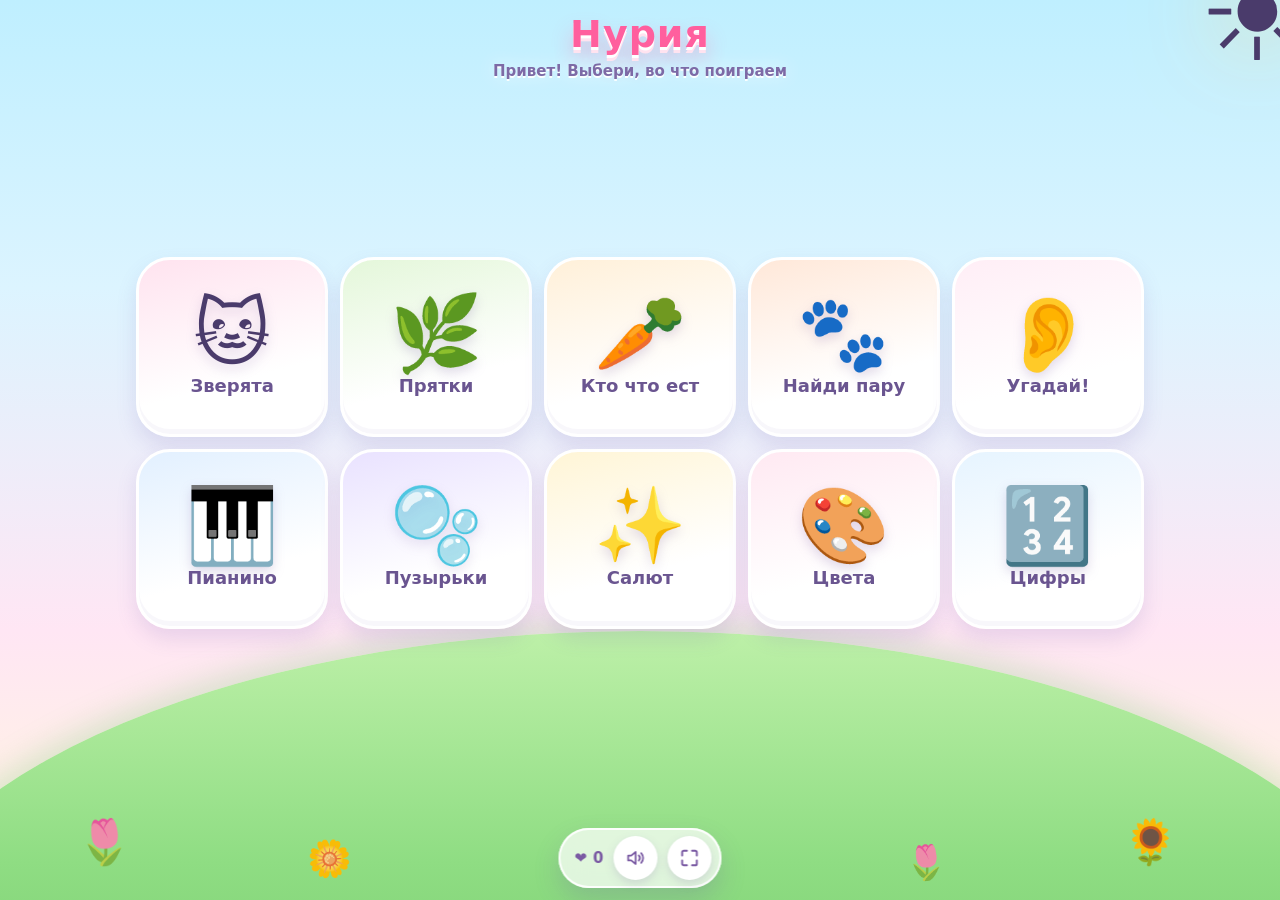
==== index.html @ 1636bd8e "Nuriya games page" ====
<!doctype html>
<html lang="ru">
<head>
<meta charset="utf-8">
<meta name="viewport" content="width=device-width, initial-scale=1, maximum-scale=1, user-scalable=no, viewport-fit=cover">
<meta name="theme-color" content="#ffd9ec">
<meta name="apple-mobile-web-app-capable" content="yes">
<meta name="apple-mobile-web-app-status-bar-style" content="default">
<title>Нурия — игры и звуки</title>
<style>
  :root{ --ink:#4a3b6b; }
  *{box-sizing:border-box}
  html,body{height:100%}
  body{
    margin:0;
    min-height:100dvh;
    display:flex;
    flex-direction:column;
    overflow-x:hidden;
    font-family: ui-rounded, "SF Pro Rounded", "Nunito", "Segoe UI", system-ui, -apple-system, sans-serif;
    color:var(--ink);
    background: linear-gradient(180deg,#bfefff 0%, #dcf4ff 32%, #ffe6f4 70%, #fff7dd 100%);
    -webkit-tap-highlight-color: transparent;
    touch-action: manipulation;
    user-select: none;
    -webkit-user-select: none;
  }

  /* ================= фоновая сцена ================= */
  .scene{position:fixed; inset:0; z-index:0; pointer-events:none; overflow:hidden}
  .sun{
    position:absolute; top:-52px; right:-36px;
    font-size: clamp(88px, 13vw, 132px); line-height:1;
    filter: drop-shadow(0 0 44px rgba(255,214,120,.9));
    animation: sunPulse 6s ease-in-out infinite;
  }
  .cloud{position:absolute; font-size:70px; opacity:.9; animation: drift linear infinite}
  .cloud.c1{top:64px;  left:-20%; animation-duration:52s; animation-delay:-6s}
  .cloud.c2{top:160px; left:-30%; font-size:52px; animation-duration:68s; animation-delay:-30s; opacity:.75}
  .cloud.c3{top:26px;  left:-40%; font-size:44px; animation-duration:84s; animation-delay:-52s; opacity:.6}
  @keyframes drift{ from{transform:translateX(0)} to{transform:translateX(160vw)} }
  @keyframes sunPulse{
    0%,100%{transform:scale(1) rotate(0deg)}
    50%{transform:scale(1.05) rotate(6deg)}
  }
  .hill{
    position:absolute; left:-10vw; bottom:-9vw; width:120vw; height:30vw;
    background:linear-gradient(180deg,#bdf0a8,#8fdd83 60%,#7ccf72);
    border-radius:50% 50% 0 0 / 92% 92% 0 0;
    box-shadow: 0 -10px 30px rgba(120,200,120,.28);
  }
  .tulip{position:absolute; bottom:2.5vw; font-size:clamp(26px,5vw,44px); opacity:.95}
  .tulip.t1{left:6vw}
  .tulip.t2{left:24vw; bottom:1.6vw; font-size:clamp(20px,4vw,36px)}
  .tulip.t3{right:8vw}
  .tulip.t4{right:26vw; bottom:1.4vw; font-size:clamp(20px,4vw,34px)}

  /* ================= шапка ================= */
  header{position:relative; z-index:3; text-align:center; padding:12px 62px 0; flex:0 0 auto}
  h1{
    margin:0;
    font-size: clamp(24px, 6.2vw, 38px);
    letter-spacing:.4px;
    color:#5b3f8f;
    text-shadow: 0 3px 0 #fff, 0 8px 18px rgba(91,63,143,.22);
    transition: opacity .18s ease;
  }
  .sub{
    margin:6px 0 0;
    font-size: clamp(12px, 3.2vw, 15px);
    font-weight:700;
    color:#7d6aa6;
    text-shadow: 0 2px 0 rgba(255,255,255,.9), 0 0 18px rgba(255,255,255,.8);
    min-height:1.3em;
  }
  .roundbtn{
    position:absolute; left:8px; top:8px;
    width:46px; height:46px; border-radius:50%;
    border:none; background:rgba(255,255,255,.88);
    color:#7a5aa3; display:grid; place-items:center;
    box-shadow: 0 6px 14px rgba(120,90,160,.2), inset 0 0 0 2px rgba(255,255,255,.9);
    cursor:pointer; transition: transform .1s ease;
    -webkit-appearance:none;
  }
  .roundbtn:active{ transform: scale(.9) }
  .roundbtn[hidden]{ display:none }

  /* ================= экраны ================= */
  #screens{ position:relative; z-index:2; flex:1 1 auto; display:flex; width:100% }
  .screen{
    display:none;
    flex:1 1 auto;
    flex-direction:column;
    justify-content:center;
    width:100%;
    max-width:1040px;
    margin:0 auto;
    padding: 8px 16px 104px;
    animation: fadeIn .22s ease;
  }
  .screen.active{ display:flex }
  @keyframes fadeIn{ from{opacity:0; transform:translateY(6px)} to{opacity:1; transform:none} }

  /* ================= главный экран: плитки ================= */
  .tiles{
    display:grid;
    grid-template-columns: repeat(2, minmax(0,1fr));
    gap: clamp(8px, 1.3vh, 16px);
    width:100%; max-width:720px; margin:0 auto;
  }
  @media (min-width: 700px){
    .tiles{ grid-template-columns: repeat(5, minmax(0,1fr)); max-width:1020px }
  }
  .tile{
    position:relative;
    display:flex; flex-direction:column; align-items:center; justify-content:center;
    gap:2px;
    padding:10px 6px 10px;
    min-height: clamp(86px, 11.5vh, 148px);
    border:3px solid #fff;
    border-radius:30px;
    background: linear-gradient(165deg, var(--tint,#fff) 0%, #ffffff 66%);
    box-shadow: 0 10px 20px rgba(120,100,180,.16), inset 0 -5px 0 rgba(120,100,180,.05);
    font:inherit; color:inherit; cursor:pointer;
    transition: transform .12s ease;
    -webkit-appearance:none;
  }
  .tile:active{ transform: scale(.955) }
  .tile:focus-visible{ outline:4px solid #ffaed0; outline-offset:3px }
  .tile .em{ font-size: clamp(32px, 8vw, 60px); line-height:1; animation: bob 3.8s ease-in-out infinite; filter: drop-shadow(0 5px 6px rgba(120,90,160,.22)) }
  .tile:nth-child(2n) .em{ animation-delay:-1.3s }
  .tile:nth-child(3n) .em{ animation-delay:-2.4s }
  .tile .lbl{ margin-top:3px; font-weight:900; font-size: clamp(11px, 2.9vw, 14px); color:#6a5590; text-align:center; line-height:1.15 }

  @media (min-width: 700px){
    .tile{ min-height: clamp(132px, 20vh, 240px); border-radius:34px; padding:16px 8px }
    .tile .em{ font-size: clamp(50px, 5.8vw, 96px) }
    .tile .lbl{ font-size: clamp(13px, 1.6vw, 18px) }
  }

  /* ================= зверята ================= */
  .animal-grid{
    display:grid;
    grid-template-columns: repeat(3, minmax(0,1fr));
    gap: clamp(10px, 1.5vh, 16px);
    width:100%;
  }
  @media (min-width: 620px){ .animal-grid{ grid-template-columns: repeat(4, minmax(0,1fr)) } }
  .card{
    position:relative;
    display:flex; flex-direction:column; align-items:center; justify-content:center;
    gap:2px;
    padding:12px 6px 10px;
    min-height: clamp(96px, 12.5vh, 158px);
    border:3px solid #fff;
    border-radius:26px;
    background: linear-gradient(165deg, var(--tint,#fff) 0%, #fff 62%);
    box-shadow: 0 9px 18px rgba(120,100,180,.16), inset 0 -5px 0 rgba(120,100,180,.05);
    font: inherit; color: inherit; cursor:pointer;
    transition: transform .12s ease, box-shadow .25s ease;
    -webkit-appearance:none;
  }
  .card:active{ transform: scale(.955) }
  .card:focus-visible{ outline:4px solid #ffaed0; outline-offset:3px }
  .card .face{
    font-size: clamp(42px, 10.5vw, 76px);
    line-height:1;
    filter: drop-shadow(0 5px 6px rgba(120,90,160,.22));
    animation: bob 3.8s ease-in-out infinite;
    display:block;
  }
  .card .name{ font-size: clamp(11px, 2.9vw, 14px); font-weight:900; color:#6d5896 }
  .card:nth-child(3n) .face{ animation-delay:-1.1s }
  .card:nth-child(3n+1) .face{ animation-delay:-2.3s }
  .card:nth-child(4n) .face{ animation-delay:-1.7s }
  @keyframes bob{
    0%,100%{ transform: translateY(0) rotate(-2deg) }
    50%    { transform: translateY(-5px) rotate(2deg) }
  }

  .card.pop{ animation: cardPop .58s cubic-bezier(.34,1.56,.64,1) }
  .card.pop .face{ animation: faceWiggle .58s ease-in-out }
  @keyframes cardPop{
    0%  { transform: scale(1) }
    32% { transform: scale(1.1) rotate(-2deg) }
    62% { transform: scale(.97) rotate(1.5deg) }
    100%{ transform: scale(1) }
  }
  @keyframes faceWiggle{
    0%  { transform: scale(1) rotate(0deg) }
    25% { transform: scale(1.28) rotate(-10deg) }
    50% { transform: scale(1.16) rotate(9deg) }
    75% { transform: scale(1.06) rotate(-4deg) }
    100%{ transform: scale(1) rotate(0deg) }
  }

  .bubble-say{
    position:absolute; top:4px; left:50%;
    transform: translateX(-50%) scale(.6);
    opacity:0;
    padding:4px 10px;
    background:#fff; color:#8a4fa8;
    font-weight:900; font-size: clamp(12px, 3.2vw, 15px);
    border-radius:14px;
    box-shadow: 0 5px 12px rgba(120,90,160,.22);
    white-space:nowrap; pointer-events:none;
  }
  .card.pop .bubble-say{ animation: bubblePop 1s ease-out forwards }
  @keyframes bubblePop{
    0%  { opacity:0; transform: translateX(-50%) scale(.5) translateY(8px) }
    18% { opacity:1; transform: translateX(-50%) scale(1.1) translateY(-4px) }
    72% { opacity:1; transform: translateX(-50%) scale(1) translateY(-6px) }
    100%{ opacity:0; transform: translateX(-50%) scale(.9) translateY(-16px) }
  }

  /* ================= угадай по голосу ================= */
  .guess-wrap{ width:100%; max-width:760px; margin:0 auto }
  .listen{
    display:flex; align-items:center; gap:9px;
    margin:0 auto 16px; padding:11px 20px;
    border:none; border-radius:999px;
    background:#fff; color:#7a5aa3;
    font: inherit; font-weight:900; font-size: clamp(14px,3.6vw,17px);
    box-shadow: 0 8px 18px rgba(120,90,160,.2);
    cursor:pointer; transition: transform .1s ease;
    -webkit-appearance:none;
  }
  .listen:active{ transform: scale(.96) }
  .listen svg{ width:22px; height:22px }
  .options{
    display:grid;
    grid-template-columns: repeat(3, minmax(0,1fr));
    gap: clamp(10px,1.6vh,16px);
  }
  .opt{
    position:relative;
    display:flex; flex-direction:column; align-items:center; justify-content:center; gap:2px;
    padding:12px 6px;
    min-height: clamp(120px, 18vh, 200px);
    border:3px solid #fff; border-radius:28px;
    background: linear-gradient(165deg, var(--tint,#fff) 0%, #fff 64%);
    box-shadow: 0 10px 20px rgba(120,100,180,.16);
    font:inherit; color:inherit; cursor:pointer;
    transition: transform .12s ease, opacity .3s ease, box-shadow .3s ease;
    -webkit-appearance:none;
  }
  .opt:active{ transform: scale(.96) }
  .opt .oe{ font-size: clamp(46px, 11.5vw, 82px); line-height:1; filter: drop-shadow(0 5px 6px rgba(120,90,160,.2)) }
  .opt .on{ font-size: clamp(11px,2.9vw,14px); font-weight:900; color:#6d5896 }
  .opt.correct{ animation: happy .7s ease; box-shadow: 0 0 0 5px #ffd166, 0 14px 26px rgba(255,190,80,.4) }
  .opt.wrong{ animation: shake .45s ease }
  .opt.off{ opacity:.3; transform: scale(.94) }
  @keyframes happy{
    0%,100%{ transform: scale(1) }
    30%{ transform: scale(1.09) rotate(-3deg) }
    60%{ transform: scale(1.03) rotate(2deg) }
  }
  @keyframes shake{
    0%,100%{ transform: translateX(0) }
    25%{ transform: translateX(-7px) rotate(-2deg) }
    75%{ transform: translateX(7px) rotate(2deg) }
  }

  /* ================= пианино ================= */
  .piano{
    display:grid;
    grid-template-columns: repeat(4, minmax(0,1fr));
    gap: clamp(8px,1.2vh,14px);
    width:100%; max-width:820px; margin:0 auto;
  }
  @media (min-width: 760px){ .piano{ grid-template-columns: repeat(8, minmax(0,1fr)); max-width:none } }
  .key{
    position:relative;
    display:flex; flex-direction:column; align-items:center; justify-content:flex-end;
    gap:6px; padding:10px 4px 14px;
    min-height: clamp(88px, 15vh, 172px);
    border:3px solid #fff; border-radius:24px;
    background: linear-gradient(180deg, #fff 0%, var(--k,#ffd9e8) 100%);
    box-shadow: 0 9px 0 rgba(150,130,200,.22), 0 14px 20px rgba(120,100,180,.16);
    font:inherit; color:inherit; cursor:pointer;
    transition: transform .07s ease, box-shadow .07s ease;
    -webkit-appearance:none;
  }
  .key .ke{ font-size: clamp(28px, 7vw, 46px); line-height:1; filter: drop-shadow(0 3px 4px rgba(120,90,160,.2)) }
  .key .dot{ width:12px; height:12px; border-radius:50%; background:#fff; box-shadow: inset 0 2px 4px rgba(120,100,180,.28) }
  .key:active, .key.hit{
    transform: translateY(6px) scale(.985);
    box-shadow: 0 3px 0 rgba(150,130,200,.22), 0 6px 12px rgba(120,100,180,.14);
  }

  /* ================= прятки ================= */
  .hide-grid{
    display:grid;
    grid-template-columns: repeat(3, minmax(0,1fr));
    gap: clamp(10px,1.5vh,16px);
    width:100%; max-width:760px; margin:0 auto;
  }
  @media (min-width: 700px){ .hide-grid{ grid-template-columns: repeat(3, minmax(0,1fr)) } }
  .bush{
    position:relative; overflow:hidden;
    min-height: clamp(92px, 14vh, 160px);
    border:3px solid #fff; border-radius:26px;
    background: linear-gradient(165deg,#f2ffe9,#fff 68%);
    box-shadow: 0 9px 18px rgba(120,100,180,.16);
    font:inherit; color:inherit; cursor:pointer;
    display:grid; place-items:center;
    -webkit-appearance:none;
  }
  .bush .who{ font-size: clamp(38px, 9.5vw, 62px); line-height:1; transform: scale(.7); opacity:.25; transition: transform .3s ease, opacity .3s ease }
  .bush.open .who{ transform: scale(1); opacity:1; animation: peek .6s cubic-bezier(.34,1.56,.64,1) }
  @keyframes peek{
    0%{ transform: scale(.15) rotate(-14deg) }
    60%{ transform: scale(1.15) rotate(6deg) }
    100%{ transform: scale(1) rotate(0) }
  }
  .bush .cover{
    position:absolute; inset:-2px;
    display:grid; place-items:center;
    font-size: clamp(34px, 8.5vw, 54px);
    background: linear-gradient(165deg,#cdf3b6,#a3e488);
    box-shadow: inset 0 -6px 0 rgba(90,160,80,.18);
    transition: transform .45s cubic-bezier(.34,1.56,.64,1), opacity .35s ease;
  }
  .bush.open .cover{ transform: translateY(-112%) rotate(-6deg); opacity:0 }

  /* ================= пузырьки ================= */
  .bubble-area{
    position:relative;
    width:100%; max-width:860px; margin:0 auto;
    height: min(64vh, 600px);
    border-radius:34px;
    overflow:hidden;
    background: radial-gradient(120% 80% at 50% 110%, rgba(255,255,255,.5), rgba(150,200,255,.12) 60%, rgba(255,255,255,0) 100%);
    box-shadow: inset 0 0 0 3px rgba(255,255,255,.55);
  }
  .bubble{
    position:absolute;
    border-radius:50%;
    display:grid; place-items:center;
    background: radial-gradient(circle at 32% 26%, rgba(255,255,255,.98), rgba(255,255,255,.42) 42%, rgba(170,225,255,.6) 100%);
    box-shadow: inset 0 0 18px rgba(255,255,255,.95), 0 8px 20px rgba(110,150,220,.22);
    border:2px solid rgba(255,255,255,.9);
    cursor:pointer;
    will-change: transform;
    -webkit-appearance:none;
  }
  .bubble:active{ filter: brightness(1.08) }

  /* ================= салют ================= */
  .fw-area{
    position:relative;
    width:100%; max-width:900px; margin:0 auto;
    height: min(60vh, 540px);
    border-radius:34px;
    overflow:hidden;
    cursor:pointer;
    background: linear-gradient(180deg, rgba(180,215,255,.35), rgba(255,220,240,.35) 60%, rgba(255,247,221,.5));
    box-shadow: inset 0 0 0 3px rgba(255,255,255,.7);
    display:grid; align-content:start; justify-items:center;
    padding-top:14px;
  }
  .fw-area .hint{
    font-size: clamp(12px,3.1vw,15px);
    font-weight:900; color:#8a76b5;
    background: rgba(255,255,255,.7);
    padding:7px 14px; border-radius:999px;
    transition: opacity .4s ease;
    pointer-events:none;
  }
  .spark{
    position:fixed; border-radius:50%;
    pointer-events:none; z-index:65;
    animation-name: sparkFly;
    animation-timing-function: cubic-bezier(.12,.6,.35,1);
    animation-fill-mode: forwards;
  }
  @keyframes sparkFly{
    0%  { transform: translate(-50%,-50%) scale(1); opacity:1 }
    70% { opacity:.9 }
    100%{ transform: translate(calc(-50% + var(--tx)), calc(-50% + var(--ty) + 46px)) scale(.2); opacity:0 }
  }

  /* ================= частицы ================= */
  .bit{ position:fixed; left:0; top:0; z-index:60; pointer-events:none; line-height:1; will-change:transform,opacity }
  @keyframes bitUp{
    0%  { opacity:0; transform: translate(-50%,-50%) scale(.35) rotate(0deg) }
    18% { opacity:1 }
    100%{ opacity:0; transform: translate(calc(-50% + var(--dx,0px)), calc(-50% - 130px)) scale(1.3) rotate(var(--rot,14deg)) }
  }

  /* ================= нижняя панель ================= */
  .bar{
    position:fixed; z-index:6;
    left:50%; transform:translateX(-50%);
    bottom: max(12px, env(safe-area-inset-bottom));
    display:flex; align-items:center; gap:10px;
    padding:8px 10px 8px 16px;
    border-radius:999px;
    background: rgba(255,255,255,.72);
    backdrop-filter: blur(14px);
    -webkit-backdrop-filter: blur(14px);
    box-shadow: 0 12px 26px rgba(110,90,170,.22), inset 0 0 0 2px rgba(255,255,255,.9);
  }
  .count{ display:flex; align-items:center; gap:6px; font-weight:900; font-size:15px; color:#7a5aa3 }
  .iconbtn{
    width:44px; height:44px; border:none; border-radius:50%;
    background:#fff; color:#7a5aa3;
    display:grid; place-items:center;
    cursor:pointer;
    box-shadow: 0 4px 10px rgba(120,90,160,.18);
    transition: transform .1s ease;
    -webkit-appearance:none;
  }
  .iconbtn:active{ transform: scale(.88) }
  .iconbtn:focus-visible{ outline:4px solid #ffaed0; outline-offset:2px }
  .iconbtn svg{ width:22px; height:22px; display:block }
  .iconbtn .ic-off{ display:none }
  .iconbtn.off .ic-on{ display:none }
  .iconbtn.off .ic-off{ display:block }
  .iconbtn.off{ color:#b3a7c9 }


  /* ================= имя на главной ================= */
  .name-glow{
    color:#ff5f9e;
    text-shadow: 0 3px 0 #fff, 0 6px 0 #ffe3f0, 0 12px 20px rgba(255,110,170,.45);
    letter-spacing:1px;
  }

  /* ================= кто что ест ================= */
  .eat-wrap{ width:100%; max-width:860px; margin:0 auto; display:flex; flex-direction:column; align-items:center; gap: clamp(10px,1.8vh,20px) }
  .eat-animal{
    position:relative;
    display:flex; flex-direction:column; align-items:center; gap:2px;
    padding: 12px 36px 10px;
    background: rgba(255,255,255,.85);
    border:3px solid #fff; border-radius:32px;
    box-shadow: 0 12px 24px rgba(120,100,180,.18);
  }
  .eat-face{ font-size: clamp(58px, 15vw, 112px); line-height:1; animation: bob 3.4s ease-in-out infinite; filter: drop-shadow(0 6px 8px rgba(120,90,160,.22)) }
  .eat-name{ font-size: clamp(12px,3.3vw,16px); font-weight:900; color:#6d5896 }
  .eat-bubble{
    position:absolute; top:-4px; left:50%;
    transform: translateX(-50%) scale(.5);
    background:#fff; color:#8a4fa8; font-weight:900; font-size:15px;
    padding:4px 12px; border-radius:14px;
    box-shadow:0 5px 12px rgba(120,90,160,.22);
    opacity:0; pointer-events:none; white-space:nowrap;
  }
  .eat-animal.yum .eat-bubble{ animation: bubblePop 1.1s ease-out forwards }
  .eat-options{
    display:grid; grid-template-columns: repeat(3, minmax(0,1fr));
    gap: clamp(10px,1.6vh,18px); width:100%;
  }
  .eat-opt{
    display:flex; flex-direction:column; align-items:center; justify-content:center; gap:2px;
    padding:12px 6px; min-height: clamp(92px,14vh,168px);
    border:3px solid #fff; border-radius:26px;
    background: linear-gradient(165deg,#fff8e6,#fff 72%);
    box-shadow: 0 9px 18px rgba(120,100,180,.16);
    font:inherit; color:inherit; cursor:pointer;
    transition: transform .12s ease, opacity .3s ease;
    -webkit-appearance:none;
  }
  .eat-opt:active{ transform: scale(.96) }
  .eat-opt .ef{ font-size: clamp(38px, 9.5vw, 76px); line-height:1; filter: drop-shadow(0 4px 6px rgba(120,90,160,.18)) }
  .eat-opt .en{ font-size: clamp(10px,2.8vw,13px); font-weight:900; color:#6d5896 }
  .eat-opt.good{ animation: happy .7s ease; box-shadow: 0 0 0 5px #ffd166, 0 14px 26px rgba(255,190,80,.4) }
  .eat-opt.bad{ animation: shake .45s ease }

  /* ================= найди пару ================= */
  .mem-grid{
    display:grid; grid-template-columns: repeat(3, minmax(0,1fr));
    gap: clamp(10px,1.6vh,18px); width:100%; max-width:720px; margin:0 auto;
  }
  .mem-card{
    position:relative; display:grid; place-items:center;
    min-height: clamp(96px,15vh,170px);
    border:3px solid #fff; border-radius:26px;
    background: linear-gradient(165deg,#eef4ff,#fff 72%);
    box-shadow: 0 9px 18px rgba(120,100,180,.16);
    font:inherit; color:inherit; cursor:pointer;
    transition: transform .12s ease, box-shadow .3s ease, background .3s ease;
    -webkit-appearance:none;
  }
  .mem-card:active{ transform: scale(.96) }
  .mem-card > span{ grid-area:1/1; line-height:1; transition: opacity .22s ease, transform .32s cubic-bezier(.34,1.56,.64,1) }
  .mem-card .mem-back{ font-size: clamp(32px, 8.5vw, 56px); color:#b3a5d6; opacity:.8 }
  .mem-card .mem-face{ font-size: clamp(44px, 11vw, 82px); opacity:0; transform: scale(.35) rotate(-14deg) }
  .mem-card.open{ background:#fff }
  .mem-card.open .mem-back{ opacity:0; transform: scale(.35) }
  .mem-card.open .mem-face{ opacity:1; transform: scale(1) rotate(0deg) }
  .mem-card.matched{ box-shadow: 0 0 0 5px #ffd166, 0 14px 26px rgba(255,190,80,.35); background: linear-gradient(165deg,#fffbe8,#fff 72%) }

  /* ================= цвета ================= */
  .color-grid{
    display:grid; grid-template-columns: repeat(4, minmax(0,1fr));
    gap: clamp(10px,1.6vh,18px); width:100%; max-width:780px; margin:0 auto;
  }
  .color-card{
    display:flex; flex-direction:column; align-items:center; gap:6px;
    padding:12px 4px; border:3px solid #fff; border-radius:26px;
    background: rgba(255,255,255,.85);
    box-shadow: 0 9px 18px rgba(120,100,180,.16);
    font:inherit; color:inherit; cursor:pointer;
    transition: transform .12s ease;
    -webkit-appearance:none;
  }
  .color-card:active{ transform: scale(.93) }
  .color-dot{
    width: clamp(44px, 11vw, 80px); height: clamp(44px, 11vw, 80px);
    border-radius:50%;
    background: radial-gradient(circle at 32% 26%, rgba(255,255,255,.92), var(--c) 44%, var(--c) 100%);
    box-shadow: inset 0 -7px 14px rgba(0,0,0,.14), 0 6px 12px rgba(90,70,140,.18);
  }
  .color-card .cn{ font-size: clamp(9px, 2.4vw, 13px); font-weight:900; color:#6d5896 }
  .color-card.hit .color-dot{ animation: dotPop .6s ease }
  @keyframes dotPop{ 0%{transform:scale(1)} 40%{transform:scale(1.16)} 100%{transform:scale(1)} }

  /* ================= цифры ================= */
  .num-grid{
    display:grid; grid-template-columns: repeat(5, minmax(0,1fr));
    gap: clamp(8px,1.3vh,15px); width:100%; max-width:840px; margin:0 auto;
  }
  .num-card{
    display:flex; flex-direction:column; align-items:center; justify-content:center; gap:5px;
    padding:10px 4px; min-height: clamp(82px,12.5vh,142px);
    border:3px solid #fff; border-radius:22px;
    background: linear-gradient(165deg,#eef6ff,#fff 74%);
    box-shadow: 0 8px 16px rgba(120,100,180,.15);
    font:inherit; color:inherit; cursor:pointer;
    transition: transform .12s ease;
    -webkit-appearance:none;
  }
  .num-card:active{ transform: scale(.94) }
  .num-digit{ font-size: clamp(28px, 7.2vw, 54px); font-weight:900; color:#5b3f8f; line-height:1 }
  .num-dots{ display:flex; flex-wrap:wrap; justify-content:center; gap:3px; max-width:52px }
  .num-dots i{ width:7px; height:7px; border-radius:50%; background:#7fb0ff; display:block }
  .num-card.hit{ animation: happy .6s ease }

  @media (prefers-reduced-motion: reduce){
    *{ animation-duration:.001ms !important; animation-iteration-count:1 !important; transition-duration:.001ms !important }
  }
</style>
</head>
<body>

<div class="scene" aria-hidden="true">
  <div class="sun">☀️</div>
  <div class="cloud c1">☁️</div>
  <div class="cloud c2">☁️</div>
  <div class="cloud c3">☁️</div>
  <div class="hill"></div>
  <div class="tulip t1">🌷</div>
  <div class="tulip t2">🌼</div>
  <div class="tulip t3">🌻</div>
  <div class="tulip t4">🌷</div>
</div>

<header>
  <button class="roundbtn" id="backBtn" type="button" aria-label="Назад" title="Назад" hidden>
    <svg viewBox="0 0 24 24" width="24" height="24" aria-hidden="true" fill="none" stroke="currentColor" stroke-width="2.4" stroke-linecap="round" stroke-linejoin="round">
      <path d="M14.6 5.4 8 12l6.6 6.6"/>
    </svg>
  </button>
  <h1 id="title">Зверята</h1>
  <p class="sub" id="subtitle">Выбери игру — и веселись!</p>
</header>

<main id="screens">
  <section class="screen active" id="scr-home" aria-label="Игры">
    <div class="tiles" id="tiles"></div>
  </section>

  <section class="screen" id="scr-animals" aria-label="Зверята">
    <div class="animal-grid" id="animalGrid"></div>
  </section>

  <section class="screen" id="scr-guess" aria-label="Угадай по голосу">
    <div class="guess-wrap">
      <button class="listen" id="listenBtn" type="button">
        <svg viewBox="0 0 24 24" aria-hidden="true" fill="none" stroke="currentColor" stroke-width="1.9" stroke-linecap="round" stroke-linejoin="round">
          <path d="M4 9.4h3.3L12.2 5.5v13L7.3 14.6H4z"/>
          <path d="M15.6 9.1a4.4 4.4 0 0 1 0 5.8"/>
          <path d="M18.2 6.6a8 8 0 0 1 0 10.8"/>
        </svg>
        Послушать ещё раз
      </button>
      <div class="options" id="guessOptions"></div>
    </div>
  </section>

  <section class="screen" id="scr-piano" aria-label="Пианино">
    <div class="piano" id="piano"></div>
  </section>

  <section class="screen" id="scr-hide" aria-label="Прятки">
    <div class="hide-grid" id="hideGrid"></div>
  </section>

  <section class="screen" id="scr-bubbles" aria-label="Пузырьки">
    <div class="bubble-area" id="bubbleArea"></div>
  </section>

  <section class="screen" id="scr-fireworks" aria-label="Салют">
    <div class="fw-area" id="fwArea">
      <div class="hint" id="fwHint">Нажимай на небо — будет салют!</div>
    </div>
  </section>

  <section class="screen" id="scr-eat" aria-label="Кто что ест">
    <div class="eat-wrap">
      <div class="eat-animal" id="eatAnimal">
        <span class="eat-bubble" aria-hidden="true">Ням!</span>
        <span class="eat-face" id="eatFace">🐰</span>
        <span class="eat-name" id="eatName">Зайка хочет кушать</span>
      </div>
      <div class="eat-options" id="eatOptions"></div>
    </div>
  </section>

  <section class="screen" id="scr-memory" aria-label="Найди пару">
    <div class="mem-grid" id="memGrid"></div>
  </section>

  <section class="screen" id="scr-colors" aria-label="Цвета">
    <div class="color-grid" id="colorGrid"></div>
  </section>

  <section class="screen" id="scr-numbers" aria-label="Цифры">
    <div class="num-grid" id="numGrid"></div>
  </section>
</main>

<div class="bar">
  <div class="count" aria-live="polite">❤️ <span class="num" id="count">0</span></div>
  <button class="iconbtn" id="muteBtn" type="button" aria-pressed="false" aria-label="Выключить звук" title="Звук">
    <svg class="ic-on" viewBox="0 0 24 24" aria-hidden="true" fill="none" stroke="currentColor" stroke-width="1.9" stroke-linecap="round" stroke-linejoin="round">
      <path d="M4 9.4h3.3L12.2 5.5v13L7.3 14.6H4z"/>
      <path d="M15.6 9.1a4.4 4.4 0 0 1 0 5.8"/>
      <path d="M18.2 6.6a8 8 0 0 1 0 10.8"/>
    </svg>
    <svg class="ic-off" viewBox="0 0 24 24" aria-hidden="true" fill="none" stroke="currentColor" stroke-width="1.9" stroke-linecap="round" stroke-linejoin="round">
      <path d="M4 9.4h3.3L12.2 5.5v13L7.3 14.6H4z"/>
      <path d="M16 9.5l4 5"/>
      <path d="M20 9.5l-4 5"/>
    </svg>
  </button>
  <button class="iconbtn" id="fullBtn" type="button" aria-label="Во весь экран" title="Во весь экран">
    <svg viewBox="0 0 24 24" aria-hidden="true" fill="none" stroke="currentColor" stroke-width="2.1" stroke-linecap="round" stroke-linejoin="round">
      <path d="M4 9.2V5.8A1.8 1.8 0 0 1 5.8 4H9.2"/>
      <path d="M14.8 4h3.4A1.8 1.8 0 0 1 20 5.8v3.4"/>
      <path d="M20 14.8v3.4a1.8 1.8 0 0 1-1.8 1.8h-3.4"/>
      <path d="M9.2 20H5.8A1.8 1.8 0 0 1 4 18.2v-3.4"/>
    </svg>
  </button>
</div>

<script>
(function () {
  'use strict';

  /* ============================================================
     ЗВУК — синтез в браузере, никаких файлов
     ============================================================ */
  var ctx = null, bus = null, noiseBuf = null;
  var muted = false;

  function audio() {
    if (!ctx) {
      var AC = window.AudioContext || window.webkitAudioContext;
      if (!AC) return null;
      ctx = new AC();
      bus = ctx.createGain();
      bus.gain.value = 0.85;
      var comp = ctx.createDynamicsCompressor();
      comp.threshold.value = -16;
      comp.knee.value = 22;
      comp.ratio.value = 5;
      comp.attack.value = 0.004;
      comp.release.value = 0.25;
      bus.connect(comp);
      comp.connect(ctx.destination);
    }
    if (ctx.state === 'suspended') ctx.resume();
    return ctx;
  }

  function getNoise(c) {
    if (!noiseBuf) {
      var len = Math.floor(c.sampleRate * 1.2);
      noiseBuf = c.createBuffer(1, len, c.sampleRate);
      var d = noiseBuf.getChannelData(0);
      for (var i = 0; i < len; i++) d[i] = Math.random() * 2 - 1;
    }
    return noiseBuf;
  }

  function tone(o) {
    if (muted) return;
    var c = audio(); if (!c) return;
    o = o || {};
    var f     = Math.max(30, o.f || 440);
    var to    = o.to ? Math.max(30, o.to) : 0;
    var d     = o.d || 0.22;
    var vol   = o.vol == null ? 0.2 : o.vol;
    var delay = o.delay || 0;
    var t0    = c.currentTime + delay;

    var osc = c.createOscillator();
    osc.type = o.type || 'sine';
    osc.frequency.setValueAtTime(f, t0);
    if (to) osc.frequency.exponentialRampToValueAtTime(to, t0 + d);

    var node = osc;
    if (o.filter) {
      var bq = c.createBiquadFilter();
      bq.type = o.filter;
      bq.frequency.value = o.ff || 1200;
      bq.Q.value = o.q == null ? 0.9 : o.q;
      node.connect(bq);
      node = bq;
    }

    if (o.am) {
      var amGain = c.createGain();
      amGain.gain.value = 1;
      node.connect(amGain);
      node = amGain;
      var amLfo = c.createOscillator();
      amLfo.frequency.value = o.am;
      var amDepth = c.createGain();
      amDepth.gain.value = o.amDepth == null ? 0.6 : o.amDepth;
      amLfo.connect(amDepth);
      amDepth.connect(amGain.gain);
      amLfo.start(t0);
      amLfo.stop(t0 + d + 0.06);
    }

    var g = c.createGain();
    g.gain.setValueAtTime(0.0001, t0);
    g.gain.exponentialRampToValueAtTime(vol, t0 + (o.attack || 0.012));
    g.gain.exponentialRampToValueAtTime(0.0001, t0 + d);
    node.connect(g);
    g.connect(bus);

    if (o.vib) {
      var lfo = c.createOscillator();
      lfo.frequency.value = o.vib;
      var lg = c.createGain();
      lg.gain.value = o.vibDepth || 8;
      lfo.connect(lg);
      lg.connect(osc.frequency);
      lfo.start(t0);
      lfo.stop(t0 + d + 0.06);
    }

    osc.start(t0);
    osc.stop(t0 + d + 0.08);
  }

  function hiss(o) {
    if (muted) return;
    var c = audio(); if (!c) return;
    o = o || {};
    var d = o.d || 0.18;
    var t0 = c.currentTime + (o.delay || 0);

    var src = c.createBufferSource();
    src.buffer = getNoise(c);
    src.loop = true;

    var bq = c.createBiquadFilter();
    bq.type = o.filter || 'lowpass';
    bq.frequency.setValueAtTime(o.ff || 900, t0);
    if (o.to) bq.frequency.exponentialRampToValueAtTime(Math.max(60, o.to), t0 + d);
    bq.Q.value = o.q == null ? 0.9 : o.q;

    var g = c.createGain();
    g.gain.setValueAtTime(0.0001, t0);
    g.gain.exponentialRampToValueAtTime(o.vol == null ? 0.12 : o.vol, t0 + 0.012);
    g.gain.exponentialRampToValueAtTime(0.0001, t0 + d);

    src.connect(bq); bq.connect(g); g.connect(bus);
    src.start(t0);
    src.stop(t0 + d + 0.06);
  }

  var VOICES = {
    cat: function (p) {
      tone({ f:720*p,  to:1010*p, d:0.14, type:'sawtooth', vol:0.10, attack:0.025, filter:'lowpass', ff:2400 });
      tone({ f:990*p,  to:430*p,  d:0.42, type:'sawtooth', vol:0.13, delay:0.12, attack:0.03, filter:'lowpass', ff:1800, vib:6, vibDepth:16 });
    },
    dog: function (p) {
      tone({ f:430*p, to:175*p, d:0.13, type:'square', vol:0.13, filter:'bandpass', ff:820, q:1.6 });
      tone({ f:400*p, to:170*p, d:0.13, type:'square', vol:0.11, delay:0.17, filter:'bandpass', ff:820, q:1.6 });
    },
    rabbit: function (p) {
      tone({ f:1150*p, to:1500*p, d:0.09, type:'sine', vol:0.13 });
      tone({ f:1320*p, to:1750*p, d:0.11, type:'sine', vol:0.11, delay:0.11 });
    },
    bear: function (p) {
      tone({ f:185*p, to:118*p, d:0.5,  type:'sine',     vol:0.22, filter:'lowpass', ff:700, vib:5, vibDepth:6, attack:0.03 });
      tone({ f:150*p, to:100*p, d:0.45, type:'triangle', vol:0.07, delay:0.04, filter:'lowpass', ff:520 });
    },
    panda: function (p) {
      tone({ f:900*p,  to:1320*p, d:0.12, type:'sine', vol:0.14 });
      tone({ f:1120*p, to:800*p,  d:0.16, type:'sine', vol:0.12, delay:0.12 });
      hiss({ d:0.07, vol:0.05, ff:1800, filter:'bandpass', q:1.2, delay:0.3 });
    },
    fox: function (p) {
      tone({ f:780*p, to:520*p, d:0.10, type:'square', vol:0.10, filter:'bandpass', ff:1100, q:2.2 });
      tone({ f:840*p, to:545*p, d:0.10, type:'square', vol:0.09, delay:0.13, filter:'bandpass', ff:1100, q:2.2 });
    },
    frog: function (p) {
      tone({ f:230*p, to:168*p, d:0.18, type:'sawtooth', vol:0.16, filter:'bandpass', ff:700, q:5, am:26, amDepth:0.55 });
      tone({ f:210*p, to:152*p, d:0.20, type:'sawtooth', vol:0.12, delay:0.16, filter:'bandpass', ff:650, q:5, am:24, amDepth:0.55 });
    },
    pig: function (p) {
      hiss({ d:0.16, vol:0.16, ff:430, to:210, q:1.3, filter:'lowpass' });
      tone({ f:150*p, to:110*p, d:0.16, type:'sawtooth', vol:0.07, filter:'lowpass', ff:600 });
      hiss({ d:0.14, vol:0.13, ff:380, to:190, delay:0.2, q:1.3, filter:'lowpass' });
    },
    cow: function (p) {
      tone({ f:150*p, to:112*p, d:0.75, type:'sine',     vol:0.22, filter:'lowpass', ff:900, vib:5.5, vibDepth:5, attack:0.06 });
      tone({ f:300*p, to:225*p, d:0.70, type:'triangle', vol:0.05, delay:0.03, filter:'lowpass', ff:1200, attack:0.08 });
    },
    sheep: function (p) {
      tone({ f:395*p, to:300*p, d:0.5, type:'triangle', vol:0.16, filter:'lowpass', ff:2300, vib:16, vibDepth:28, attack:0.03, am:17, amDepth:0.4 });
    },
    duck: function (p) {
      tone({ f:640*p, to:390*p, d:0.20, type:'sawtooth', vol:0.12, filter:'bandpass', ff:1300, q:3 });
      tone({ f:600*p, to:360*p, d:0.18, type:'sawtooth', vol:0.10, delay:0.22, filter:'bandpass', ff:1200, q:3 });
    },
    penguin: function (p) {
      tone({ f:880*p,  to:1500*p, d:0.12, type:'sine', vol:0.13 });
      tone({ f:1000*p, to:1720*p, d:0.10, type:'sine', vol:0.11, delay:0.12 });
    },
    chick: function (p) {
      tone({ f:1400*p, to:1900*p, d:0.07, type:'triangle', vol:0.11 });
      tone({ f:1600*p, to:2100*p, d:0.07, type:'triangle', vol:0.09, delay:0.09 });
    },

    /* --- служебные звуки --- */
    sparkle: function () {
      var notes = [1046.5, 1318.5, 1568, 2093];
      for (var i = 0; i < notes.length; i++) {
        tone({ f: notes[i], d: 0.28, type:'triangle', vol:0.10, delay: i*0.075, attack:0.004 });
      }
    },
    pop: function (p) {
      var base = 480 + Math.random() * 260;
      tone({ f: base*1.6, to: base*0.5, d:0.09, type:'sine', vol:0.2, attack:0.003 });
      hiss({ d:0.05, vol:0.05, ff:2600, filter:'bandpass', q:1.4 });
      tone({ f: base*2.6, to: base*2.1, d:0.15, type:'triangle', vol:0.05, delay:0.03 });
    },
    soft: function () {
      tone({ f:330, to:250, d:0.16, type:'sine', vol:0.09, attack:0.02 });
      tone({ f:250, to:200, d:0.22, type:'sine', vol:0.07, delay:0.13, attack:0.02 });
    },
    boom: function () {
      hiss({ d:0.3, vol:0.2, ff:420, to:70, filter:'lowpass', q:1.1 });
      tone({ f:120, to:48, d:0.35, type:'sine', vol:0.22, attack:0.005 });
    },
    note: function (f) {
      tone({ f: f,     d:0.5,  type:'triangle', vol:0.17, attack:0.004, filter:'lowpass', ff:3600 });
      tone({ f: f*2,   d:0.3,  type:'sine',     vol:0.055, attack:0.003 });
      tone({ f: f*3.02,d:0.18, type:'sine',     vol:0.02,  attack:0.002 });
    },
    chomp: function () {
      hiss({ d:0.08, vol:0.13, ff:1300, filter:'bandpass', q:1.3 });
      tone({ f:190, to:120, d:0.09, type:'triangle', vol:0.10 });
      hiss({ d:0.08, vol:0.11, ff:1100, filter:'bandpass', q:1.3, delay:0.16 });
      tone({ f:175, to:105, d:0.09, type:'triangle', vol:0.09, delay:0.16 });
    },
    flip: function () {
      tone({ f:620, to:940, d:0.07, type:'sine', vol:0.09, attack:0.004 });
      hiss({ d:0.04, vol:0.03, ff:2200, filter:'bandpass', q:1.2 });
    },
    beep: function (f) {
      var base = Math.max(160, Math.min(1600, f || 660));
      tone({ f: base, d:0.13, type:'sine', vol:0.10, attack:0.005 });
      tone({ f: base * 2, d:0.08, type:'sine', vol:0.03, attack:0.003 });
    }
  };

  function play(voice, p) {
    var fn = VOICES[voice];
    if (!fn) return;
    try { fn(p || 1); } catch (e) {}
  }
  function note(freq) { try { VOICES.note(freq); } catch (e) {} }
  function beep(freq) { try { VOICES.beep(freq); } catch (e) {} }

  /* ---------- голос (речь браузера) ---------- */
  var ruVoice = null;

  function pickRuVoice() {
    if (!('speechSynthesis' in window)) return null;
    var list = [];
    try { list = speechSynthesis.getVoices() || []; } catch (e) { return null; }
    for (var i = 0; i < list.length; i++) {
      var v = list[i];
      if (/^ru[-_]/i.test(v.lang || '') && v.localService !== false) return v;
    }
    for (var j = 0; j < list.length; j++) {
      if (/^ru[-_]/i.test(list[j].lang || '')) return list[j];
    }
    return null;
  }

  function say(text) {
    if (muted) return;
    if (!('speechSynthesis' in window)) return;
    try {
      var u = new SpeechSynthesisUtterance(text);
      u.lang = 'ru-RU';
      u.rate = 0.88;
      u.pitch = 1.12;
      u.volume = 1;
      if (!ruVoice) ruVoice = pickRuVoice();
      if (ruVoice) u.voice = ruVoice;

      var speaking = speechSynthesis.speaking || speechSynthesis.pending;
      if (speaking) {
        speechSynthesis.cancel();
        setTimeout(function () {
          if (muted) return;
          try { speechSynthesis.speak(u); } catch (e) {}
        }, 90);
      } else {
        speechSynthesis.speak(u);
      }
    } catch (e) {}
  }

  function hush() {
    try { if ('speechSynthesis' in window) speechSynthesis.cancel(); } catch (e) {}
  }

  if ('speechSynthesis' in window) {
    try {
      speechSynthesis.onvoiceschanged = function () { ruVoice = pickRuVoice(); };
      ruVoice = pickRuVoice();
    } catch (e) {}
  }

  /* ---------- данные для новых игр ---------- */
  var FOODS = [
    { animal:'🐰', who:'Зайка',     food:'🥕', what:'морковка' },
    { animal:'🐻', who:'Мишка',     food:'🍯', what:'мёд' },
    { animal:'🐼', who:'Панда',     food:'🎋', what:'бамбук' },
    { animal:'🐱', who:'Котик',     food:'🐟', what:'рыбка' },
    { animal:'🐶', who:'Пёсик',     food:'🦴', what:'косточка' },
    { animal:'🐷', who:'Свинка',    food:'🌽', what:'кукуруза' },
    { animal:'🐮', who:'Коровка',   food:'🌿', what:'травка' },
    { animal:'🐑', who:'Овечка',    food:'🌾', what:'сено' },
    { animal:'🦆', who:'Утёнок',    food:'🍞', what:'хлебушек' },
    { animal:'🐧', who:'Пингвин',   food:'🐠', what:'рыбка' },
    { animal:'🐸', who:'Лягушка',   food:'🪰', what:'мушка' },
    { animal:'🐭', who:'Мышка',     food:'🧀', what:'сыр' },
    { animal:'🐿️', who:'Белочка',   food:'🌰', what:'орешек' },
    { animal:'🐨', who:'Коала',     food:'🍃', what:'листик' },
    { animal:'🐵', who:'Обезьянка', food:'🍌', what:'банан' },
    { animal:'🐔', who:'Курочка',   food:'🌾', what:'зёрнышки' }
  ];

  var COLORS = [
    { n:'красный',    c:'#ff4d6d' },
    { n:'оранжевый',  c:'#ff9f43' },
    { n:'жёлтый',     c:'#ffd93d' },
    { n:'зелёный',    c:'#4cd964' },
    { n:'голубой',    c:'#4dc9f0' },
    { n:'синий',      c:'#5266ff' },
    { n:'фиолетовый', c:'#a05ce0' },
    { n:'розовый',    c:'#ff7ab8' }
  ];

  var NUM_WORDS = ['один','два','три','четыре','пять','шесть','семь','восемь','девять','десять'];

  /* ============================================================
     УТИЛИТЫ
     ============================================================ */
  var BITS = ['💗','💖','✨','⭐','💫','🌸','🎉','💛','🌈','🫧'];
  var countEl = document.getElementById('count');
  var taps = 0;

  function bump(n) {
    taps += (n || 1);
    countEl.textContent = String(taps);
  }

  function shuffle(a) {
    for (var i = a.length - 1; i > 0; i--) {
      var j = Math.floor(Math.random() * (i + 1));
      var t = a[i]; a[i] = a[j]; a[j] = t;
    }
    return a;
  }
  function pick(arr) { return arr[Math.floor(Math.random() * arr.length)]; }

  function spawnBits(x, y, n, big) {
    n = n || 5;
    for (var i = 0; i < n; i++) {
      (function () {
        var b = document.createElement('div');
        b.className = 'bit';
        b.textContent = BITS[Math.floor(Math.random() * BITS.length)];
        b.style.fontSize = ((big ? 26 : 18) + Math.random() * (big ? 22 : 14)) + 'px';
        b.style.left = (x + (Math.random() * 2 - 1) * (big ? 90 : 46)) + 'px';
        b.style.top  = (y + (Math.random() * 2 - 1) * 20) + 'px';
        b.style.setProperty('--dx', ((Math.random() * 2 - 1) * 60).toFixed(1) + 'px');
        b.style.setProperty('--rot', ((Math.random() * 2 - 1) * 40).toFixed(1) + 'deg');
        b.style.animation = 'bitUp ' + (700 + Math.random() * 600).toFixed(0) + 'ms cubic-bezier(.2,.75,.35,1) forwards';
        document.body.appendChild(b);
        setTimeout(function () { b.remove(); }, 1400);
      })();
    }
  }

  function rectCenter(el) {
    var r = el.getBoundingClientRect();
    return { x: r.left + r.width / 2, y: r.top + r.height / 2 };
  }

  /* ============================================================
     ДАННЫЕ
     ============================================================ */
  var ANIMALS = [
    { emoji:'🐱', name:'Котик',   say:'Мяу!',  tint:'#ffe3ef', voice:'cat'     },
    { emoji:'🐶', name:'Пёсик',   say:'Гав!',  tint:'#e2f0ff', voice:'dog'     },
    { emoji:'🐰', name:'Зайка',   say:'Прыг!', tint:'#ffeef6', voice:'rabbit'  },
    { emoji:'🐻', name:'Мишка',   say:'Р-р-р', tint:'#ffeedd', voice:'bear'    },
    { emoji:'🐼', name:'Панда',   say:'Ням!',  tint:'#eaf7e6', voice:'panda'   },
    { emoji:'🦊', name:'Лисёнок', say:'Тяв!',  tint:'#ffe8d9', voice:'fox'     },
    { emoji:'🐸', name:'Лягушка', say:'Ква!',  tint:'#e4f7da', voice:'frog'    },
    { emoji:'🐷', name:'Свинка',  say:'Хрю!',  tint:'#ffe6ee', voice:'pig'     },
    { emoji:'🐮', name:'Коровка', say:'Му-у!', tint:'#eef0ff', voice:'cow'     },
    { emoji:'🐑', name:'Овечка',  say:'Бе-е!', tint:'#f3f1ff', voice:'sheep'   },
    { emoji:'🦆', name:'Утёнок',  say:'Кря!',  tint:'#fff5d6', voice:'duck'    },
    { emoji:'🐧', name:'Пингвин', say:'И-и!',  tint:'#e6f4ff', voice:'penguin' }
  ];

  var TILES = [
    { id:'animals',   em:'🐱', label:'Зверята',     tint:'#ffe3ef' },
    { id:'hide',      em:'🌿', label:'Прятки',      tint:'#e4f7da' },
    { id:'eat',       em:'🥕', label:'Кто что ест', tint:'#fff0d9' },
    { id:'memory',    em:'🐾', label:'Найди пару',  tint:'#ffe8d9' },
    { id:'guess',     em:'👂', label:'Угадай!',     tint:'#ffeef6' },
    { id:'piano',     em:'🎹', label:'Пианино',     tint:'#e2f0ff' },
    { id:'bubbles',   em:'🫧', label:'Пузырьки',    tint:'#e9e2ff' },
    { id:'fireworks', em:'✨', label:'Салют',       tint:'#fff5d6' },
    { id:'colors',    em:'🎨', label:'Цвета',       tint:'#ffe9f2' },
    { id:'numbers',   em:'🔢', label:'Цифры',       tint:'#e6f4ff' }
  ];

  var META = {
    home:      { title:'Нурия',    sub:'Привет! Выбери, во что поиграем' },
    animals:   { title:'Зверята',  sub:'Нажми на зверюшку — она скажет «привет»!' },
    hide:      { title:'Прятки',   sub:'Кто спрятался под листиком? Нажми!' },
    guess:     { title:'Угадай!',  sub:'Послушай голос и найди зверюшку' },
    piano:     { title:'Пианино',  sub:'Нажимай на клавиши — будет музыка!' },
    bubbles:   { title:'Пузырьки', sub:'Лопай пузырьки — внутри зверята!' },
    fireworks: { title:'Салют',    sub:'Нажимай на небо — будет салют!' },
    eat:       { title:'Кто что ест', sub:'Покорми зверюшку — выбери еду' },
    memory:    { title:'Найди пару',  sub:'Открой две карточки и найди одинаковых' },
    colors:    { title:'Цвета',       sub:'Нажми на кружок — услышишь цвет' },
    numbers:   { title:'Цифры',       sub:'Нажми на цифру — услышишь число' }
  };

  /* ============================================================
     НАВИГАЦИЯ
     ============================================================ */
  var titleEl = document.getElementById('title');
  var subEl   = document.getElementById('subtitle');
  var backBtn = document.getElementById('backBtn');
  var current = 'home';
  var cache = {};

  function scr(id) {
    if (!cache[id]) cache[id] = document.getElementById('scr-' + id);
    return cache[id];
  }

  var GAMES = {
    animals:   { build: buildAnimals },
    hide:      { build: buildHide,      enter: enterHide,      leave: leaveHide },
    guess:     { build: buildGuess,     enter: enterGuess,     leave: leaveGuess },
    piano:     { build: buildPiano },
    bubbles:   { build: buildBubbles,   enter: enterBubbles,   leave: leaveBubbles },
    fireworks: { build: buildFireworks, enter: enterFireworks, leave: leaveFireworks },
    eat:       { enter: eatEnter,       leave: eatLeave },
    memory:    { enter: memEnter,       leave: memLeave },
    colors:    { build: buildColors },
    numbers:   { build: buildNumbers }
  };

  function go(id) {
    var prev = GAMES[current];
    if (prev && prev.leave) prev.leave();

    var oldEl = scr(current);
    if (oldEl) oldEl.classList.remove('active');

    current = id;
    var meta = META[id] || META.home;

    var el = scr(id);
    el.classList.add('active');

    if (id === 'home') {
      titleEl.innerHTML = '<span class="name-glow">Нурия</span>';
    } else {
      titleEl.textContent = meta.title;
    }
    subEl.textContent = meta.sub;
    backBtn.hidden = (id === 'home');
    document.title = (id === 'home') ? 'Нурия — игры и звуки' : (meta.title + ' — Нурия');
    window.scrollTo(0, 0);

    var g = GAMES[id];
    if (g && g.build) g.build();
    if (g && g.enter) g.enter();
  }

  /* ============================================================
     ГЛАВНЫЙ ЭКРАН
     ============================================================ */
  function buildHome() {
    var box = document.getElementById('tiles');
    if (box.dataset.built) return;
    box.dataset.built = '1';

    TILES.forEach(function (t) {
      var b = document.createElement('button');
      b.type = 'button';
      b.className = 'tile';
      b.style.setProperty('--tint', t.tint);
      b.innerHTML = '<span class="em" aria-hidden="true">' + t.em + '</span>' +
                    '<span class="lbl">' + t.label + '</span>';
      b.setAttribute('aria-label', t.label);
      b.addEventListener('click', function () {
        audio();
        play('sparkle');
        go(t.id);
      });
      box.appendChild(b);
    });
  }

  /* ============================================================
     ИГРА 1 — ЗВЕРЯТА
     ============================================================ */
  function buildAnimals() {
    var grid = document.getElementById('animalGrid');
    if (grid.dataset.built) return;
    grid.dataset.built = '1';

    ANIMALS.forEach(function (a) {
      var card = document.createElement('button');
      card.type = 'button';
      card.className = 'card';
      card.style.setProperty('--tint', a.tint);
      card.setAttribute('aria-label', a.name + ': ' + a.say);

      var bubble = document.createElement('span');
      bubble.className = 'bubble-say';
      bubble.setAttribute('aria-hidden', 'true');
      bubble.textContent = a.say;

      var face = document.createElement('span');
      face.className = 'face';
      face.setAttribute('aria-hidden', 'true');
      face.textContent = a.emoji;

      var name = document.createElement('span');
      name.className = 'name';
      name.textContent = a.name;

      card.appendChild(bubble);
      card.appendChild(face);
      card.appendChild(name);

      card.addEventListener('click', function () {
        audio();
        play(a.voice, 0.94 + Math.random() * 0.13);

        card.classList.remove('pop');
        void card.offsetWidth;
        card.classList.add('pop');
        setTimeout(function () { card.classList.remove('pop'); }, 1000);

        var c = rectCenter(card);
        spawnBits(c.x, c.y, 5);
        bump();

        if (taps % 15 === 0) celebrate();
      });

      grid.appendChild(card);
    });
  }

  function celebrate() {
    play('sparkle');
    for (var k = 0; k < 4; k++) {
      (function (k) {
        setTimeout(function () {
          spawnBits(
            window.innerWidth * (0.2 + Math.random() * 0.6),
            window.innerHeight * (0.25 + Math.random() * 0.4),
            6, true
          );
        }, k * 160);
      })(k);
    }
  }

  /* ============================================================
     ИГРА 2 — ПРЯТКИ
     ============================================================ */
  var HIDE = { cards: [], found: 0, busy: false, timer: null };

  function buildHide() {
    var grid = document.getElementById('hideGrid');
    if (grid.dataset.built) return;
    grid.dataset.built = '1';

    for (var i = 0; i < 6; i++) {
      (function () {
        var card = document.createElement('button');
        card.type = 'button';
        card.className = 'bush';
        card.setAttribute('aria-label', 'Найди зверюшку');

        var who = document.createElement('span');
        who.className = 'who';
        who.setAttribute('aria-hidden', 'true');
        who.textContent = '❓';

        var cover = document.createElement('span');
        cover.className = 'cover';
        cover.setAttribute('aria-hidden', 'true');
        cover.textContent = pick(['🌿','🍃','🌱','🪴']);

        card.appendChild(who);
        card.appendChild(cover);
        card.addEventListener('click', function () { openBush(card, who, cover); });

        grid.appendChild(card);
        HIDE.cards.push({ el: card, who: who, cover: cover });
      })();
    }
  }

  function resetHide() {
    HIDE.found = 0;
    HIDE.busy = false;
    clearTimeout(HIDE.timer);
    HIDE.cards.forEach(function (c) {
      c.el.classList.remove('open');
      c.who.textContent = '❓';
      c.cover.textContent = pick(['🌿','🍃','🌱','🪴']);
    });
  }

  function enterHide() { resetHide(); }

  function leaveHide() {
    clearTimeout(HIDE.timer);
    resetHide();
  }

  function openBush(card, who, cover) {
    if (HIDE.busy || card.classList.contains('open')) return;
    audio();

    var a = pick(ANIMALS);
    who.textContent = a.emoji;
    cover.textContent = pick(['🌿','🍃','🌱','🪴']);
    card.classList.add('open');

    play(a.voice, 0.94 + Math.random() * 0.13);
    var c = rectCenter(card);
    spawnBits(c.x, c.y, 6, true);
    bump();

    HIDE.found += 1;
    if (HIDE.found >= HIDE.cards.length) {
      HIDE.busy = true;
      HIDE.timer = setTimeout(function () {
        play('sparkle');
        celebrate();
        HIDE.timer = setTimeout(resetHide, 1400);
      }, 350);
    }
  }

  /* ============================================================
     ИГРА 3 — УГАДАЙ ПО ГОЛОСУ
     ============================================================ */
  var GUESS = { target: null, busy: false, timer: null };

  function buildGuess() {
    var wrap = document.getElementById('guessOptions');
    if (wrap.dataset.built) return;
    wrap.dataset.built = '1';

    document.getElementById('listenBtn').addEventListener('click', function () {
      audio();
      if (GUESS.target) play(GUESS.target.voice);
    });
  }

  function enterGuess() {
    GUESS.busy = false;
    nextGuessRound();
  }

  function leaveGuess() {
    clearTimeout(GUESS.timer);
    GUESS.busy = true;
  }

  function nextGuessRound() {
    var opts = document.getElementById('guessOptions');
    if (!opts) return;

    GUESS.busy = false;
    var target = pick(ANIMALS);
    GUESS.target = target;

    var others = ANIMALS.filter(function (a) { return a.voice !== target.voice; });
    shuffle(others);
    var three = shuffle([target, others[0], others[1]]);

    opts.innerHTML = '';
    three.forEach(function (a) {
      var b = document.createElement('button');
      b.type = 'button';
      b.className = 'opt';
      b.style.setProperty('--tint', a.tint);
      b.setAttribute('aria-label', a.name);
      b.innerHTML = '<span class="oe" aria-hidden="true">' + a.emoji + '</span>' +
                    '<span class="on">' + a.name + '</span>';
      b.addEventListener('click', function () { guessPick(a, b); });
      opts.appendChild(b);
    });

    clearTimeout(GUESS.timer);
    GUESS.timer = setTimeout(function () { play(target.voice); }, 420);
  }

  function guessPick(a, btn) {
    if (GUESS.busy || !GUESS.target) return;

    if (a.voice === GUESS.target.voice) {
      GUESS.busy = true;
      audio();
      btn.classList.add('correct');
      var sibs = btn.parentNode.children;
      for (var i = 0; i < sibs.length; i++) {
        if (sibs[i] !== btn) sibs[i].classList.add('off');
      }
      play(GUESS.target.voice);
      setTimeout(function () { play('sparkle'); }, 260);
      var c = rectCenter(btn);
      spawnBits(c.x, c.y, 10, true);
      bump(2);
      clearTimeout(GUESS.timer);
      GUESS.timer = setTimeout(nextGuessRound, 1600);
    } else {
      btn.classList.add('wrong');
      setTimeout(function () { btn.classList.remove('wrong'); }, 500);
      play('soft');
      clearTimeout(GUESS.timer);
      GUESS.timer = setTimeout(function () { play(GUESS.target.voice); }, 450);
    }
  }

  /* ============================================================
     ИГРА 4 — ПИАНИНО
     ============================================================ */
  var KEYS = [
    { e:'🐤', n:261.63, c:'#ffe9c9' },
    { e:'🐰', n:293.66, c:'#ffe0ee' },
    { e:'🐱', n:329.63, c:'#ffd9e0' },
    { e:'🐸', n:392.00, c:'#dff5cf' },
    { e:'🦆', n:440.00, c:'#fff4c9' },
    { e:'🐑', n:523.25, c:'#e6ecff' },
    { e:'🐮', n:587.33, c:'#e2f6ff' },
    { e:'🐧', n:659.25, c:'#e9e2ff' }
  ];

  function buildPiano() {
    var box = document.getElementById('piano');
    if (box.dataset.built) return;
    box.dataset.built = '1';

    KEYS.forEach(function (k) {
      var b = document.createElement('button');
      b.type = 'button';
      b.className = 'key';
      b.style.setProperty('--k', k.c);
      b.setAttribute('aria-label', 'Клавиша ' + k.e);
      b.innerHTML = '<span class="ke" aria-hidden="true">' + k.e + '</span><span class="dot" aria-hidden="true"></span>';

      function hit() {
        audio();
        note(k.n);
        b.classList.remove('hit');
        void b.offsetWidth;
        b.classList.add('hit');
        setTimeout(function () { b.classList.remove('hit'); }, 160);
        var c = rectCenter(b);
        spawnBits(c.x, c.y, 2);
        bump();
      }
      b.addEventListener('pointerdown', function (e) { e.preventDefault(); hit(); });
      b.addEventListener('click', function (e) { e.preventDefault(); });
      box.appendChild(b);
    });
  }

  /* ============================================================
     ИГРА 5 — ПУЗЫРЬКИ
     ============================================================ */
  var BUB = { timer: null, area: null, max: 7, count: 0 };

  function buildBubbles() {
    BUB.area = document.getElementById('bubbleArea');
    if (BUB.area.dataset.built) return;
    BUB.area.dataset.built = '1';
  }

  function enterBubbles() {
    leaveBubbles();
    BUB.area = document.getElementById('bubbleArea');
    setTimeout(function () { for (var i = 0; i < 3; i++) spawnBubble(); }, 120);
    BUB.timer = setInterval(spawnBubble, 560);
  }

  function leaveBubbles() {
    clearInterval(BUB.timer);
    BUB.timer = null;
    if (BUB.area) BUB.area.innerHTML = '';
  }

  function spawnBubble() {
    var area = BUB.area;
    if (!area || !area.isConnected) return;
    if (area.children.length >= BUB.max) return;

    var a = pick(ANIMALS);
    var size = 62 + Math.random() * 46;
    var left = Math.random() * Math.max(0, area.clientWidth - size);
    var h = area.clientHeight;
    var dist = h + size + 240;
    var dur = (7000 + Math.random() * 5000) * (h / 480);

    var b = document.createElement('button');
    b.type = 'button';
    b.className = 'bubble';
    b.setAttribute('aria-label', 'Лопнуть пузырёк');
    b.textContent = a.emoji;
    b.style.width = size + 'px';
    b.style.height = size + 'px';
    b.style.fontSize = Math.round(size * 0.44) + 'px';
    b.style.left = left + 'px';
    b.style.bottom = '-' + (size + 80) + 'px';
    area.appendChild(b);

    var anim = b.animate(
      [{ transform: 'translateY(0)' }, { transform: 'translateY(-' + dist + 'px)' }],
      { duration: dur, easing: 'linear', fill: 'forwards' }
    );
    anim.onfinish = function () { if (b.parentNode) b.remove(); };

    b.addEventListener('pointerdown', function (ev) {
      ev.preventDefault();
      if (b.dataset.popped) return;
      b.dataset.popped = '1';
      try { anim.cancel(); } catch (e) {}
      var r = b.getBoundingClientRect();
      b.remove();

      play('pop');
      setTimeout(function () { play(a.voice, 0.94 + Math.random() * 0.13); }, 80);
      spawnBits(r.left + r.width / 2, r.top + r.height / 2, 4);
      bump();
    });
  }

  /* ============================================================
     ИГРА 6 — САЛЮТ
     ============================================================ */
  var FW = { timer: null, area: null, last: 0 };
  var FW_COLORS = ['#ffb703','#ff5d8f','#25a9f5','#3fcf72','#9b6bff','#ff7a45','#ffffff'];

  function buildFireworks() {
    var area = document.getElementById('fwArea');
    if (area.dataset.built) return;
    area.dataset.built = '1';

    area.addEventListener('pointerdown', function (e) {
      e.preventDefault();
      fireworksAt(e.clientX, e.clientY);
      var hint = document.getElementById('fwHint');
      if (hint) hint.style.opacity = '0';
    });
  }

  function enterFireworks() {
    clearInterval(FW.timer);
    FW.timer = setInterval(function () {
      if (!document.getElementById('scr-fireworks').classList.contains('active')) return;
      var area = document.getElementById('fwArea');
      if (!area) return;
      var r = area.getBoundingClientRect();
      fireworksAt(
        r.left + r.width * (0.18 + Math.random() * 0.64),
        r.top + r.height * (0.18 + Math.random() * 0.55),
        true
      );
    }, 2300);
  }

  function leaveFireworks() {
    clearInterval(FW.timer);
    FW.timer = null;
  }

  function fireworksAt(x, y, quiet) {
    audio();
    var now = Date.now();
    if (now - FW.last < 90) return;
    FW.last = now;

    play('boom');
    setTimeout(function () { play('sparkle'); }, 140);

    var col = pick(FW_COLORS);
    var col2 = pick(FW_COLORS);

    var n = 16;
    for (var i = 0; i < n; i++) {
      var p = document.createElement('i');
      p.className = 'spark';
      p.style.left = x + 'px';
      p.style.top = y + 'px';
      var size = 22 + Math.random() * 18;
      p.style.width = p.style.height = size + 'px';
      var c = Math.random() < 0.72 ? col : col2;
      p.style.background = c;
      p.style.boxShadow = '0 0 10px ' + c;
      var ang = (Math.PI * 2 * i) / n + Math.random() * 0.35;
      var dist = 90 + Math.random() * 120;
      p.style.setProperty('--tx', (Math.cos(ang) * dist).toFixed(1) + 'px');
      p.style.setProperty('--ty', (Math.sin(ang) * dist).toFixed(1) + 'px');
      p.style.animationDuration = (620 + Math.random() * 420).toFixed(0) + 'ms';
      document.body.appendChild(p);
      (function (el) { setTimeout(function () { el.remove(); }, 1200); })(p);
    }

    // эмодзи-искры разлетаются вместе с точками
    var em = ['✨','⭐','💫','🌟','💖','🎆','🌈'];
    for (var j = 0; j < 8; j++) {
      var q = document.createElement('i');
      q.className = 'spark';
      q.textContent = em[j % em.length];
      q.style.left = x + 'px';
      q.style.top = y + 'px';
      q.style.fontSize = (30 + Math.random() * 18).toFixed(0) + 'px';
      q.style.lineHeight = '1';
      q.style.background = 'none';
      q.style.boxShadow = 'none';
      var a2 = (Math.PI * 2 * j) / 8 + Math.random() * 0.5;
      var d2 = 70 + Math.random() * 120;
      q.style.setProperty('--tx', (Math.cos(a2) * d2).toFixed(1) + 'px');
      q.style.setProperty('--ty', (Math.sin(a2) * d2).toFixed(1) + 'px');
      q.style.animationDuration = (800 + Math.random() * 400).toFixed(0) + 'ms';
      document.body.appendChild(q);
      (function (el) { setTimeout(function () { el.remove(); }, 1400); })(q);
    }

    if (!quiet) bump();
  }

  /* ============================================================
     ИГРА 7 — КТО ЧТО ЕСТ
     ============================================================ */
  var EAT = { target: null, busy: false, timer: null, speak: null, last: null };

  function eatEnter() {
    clearTimeout(EAT.timer);
    clearTimeout(EAT.speak);
    nextEatRound(true);
  }

  function eatLeave() {
    clearTimeout(EAT.timer);
    clearTimeout(EAT.speak);
    hush();
  }

  function nextEatRound(immediate) {
    var opts = document.getElementById('eatOptions');
    if (!opts) return;

    EAT.busy = false;
    var t = pick(FOODS);
    var guard = 0;
    while (EAT.last && t.food === EAT.last.food && guard++ < 12) t = pick(FOODS);
    EAT.last = t;
    EAT.target = t;

    var face = document.getElementById('eatFace');
    var name = document.getElementById('eatName');
    if (face) face.textContent = t.animal;
    if (name) name.textContent = t.who + ' хочет кушать';

    var others = FOODS.filter(function (f) { return f.food !== t.food; });
    shuffle(others);
    var three = shuffle([t, others[0], others[1]]);

    opts.innerHTML = '';
    three.forEach(function (f) {
      var b = document.createElement('button');
      b.type = 'button';
      b.className = 'eat-opt';
      b.setAttribute('aria-label', f.what);
      b.innerHTML = '<span class="ef" aria-hidden="true">' + f.food + '</span>' +
                    '<span class="en">' + f.what + '</span>';
      b.addEventListener('click', function () { eatPick(f, b); });
      opts.appendChild(b);
    });

    clearTimeout(EAT.speak);
    if (immediate) {
      say(t.who + ' хочет кушать');
    } else {
      EAT.speak = setTimeout(function () { say(t.who + ' хочет кушать'); }, 450);
    }
  }

  function eatPick(f, btn) {
    if (EAT.busy || !EAT.target) return;
    audio();

    if (f.food === EAT.target.food) {
      EAT.busy = true;
      btn.classList.add('good');

      play('chomp');
      setTimeout(function () { play(EAT.target.voice); }, 280);

      var animal = document.getElementById('eatAnimal');
      if (animal) {
        animal.classList.remove('yum');
        void animal.offsetWidth;
        animal.classList.add('yum');
        setTimeout(function () { animal.classList.remove('yum'); }, 1300);
        var c = rectCenter(animal);
        spawnBits(c.x, c.y, 8, true);
      }
      bump(2);
      clearTimeout(EAT.speak);
      EAT.speak = setTimeout(function () { say('Спасибо! Ням-ням!'); }, 700);

      clearTimeout(EAT.timer);
      EAT.timer = setTimeout(nextEatRound, 2200);
    } else {
      btn.classList.add('bad');
      setTimeout(function () { btn.classList.remove('bad'); }, 500);
      play('soft');
      clearTimeout(EAT.speak);
      EAT.speak = setTimeout(function () { say('Это не ' + f.what); }, 400);
    }
  }

  /* ============================================================
     ИГРА 8 — НАЙДИ ПАРУ
     ============================================================ */
  var MEM = { busy: false, open: [], found: 0, timer: null, pairs: 3 };

  function memEnter() {
    clearTimeout(MEM.timer);
    newMemoryRound();
  }

  function memLeave() {
    clearTimeout(MEM.timer);
    hush();
  }

  function newMemoryRound() {
    var grid = document.getElementById('memGrid');
    if (!grid) return;

    clearTimeout(MEM.timer);
    MEM.busy = false;
    MEM.open = [];
    MEM.found = 0;

    var pool = shuffle(ANIMALS.slice()).slice(0, MEM.pairs);
    var cards = [];
    pool.forEach(function (a) { cards.push(a); cards.push(a); });
    shuffle(cards);

    grid.innerHTML = '';
    cards.forEach(function (a) {
      var b = document.createElement('button');
      b.type = 'button';
      b.className = 'mem-card';
      b.setAttribute('aria-label', 'Карточка');
      b.innerHTML = '<span class="mem-back" aria-hidden="true">🐾</span>' +
                    '<span class="mem-face" aria-hidden="true">' + a.emoji + '</span>';
      b.addEventListener('click', function () { memTap(b, a); });
      grid.appendChild(b);
    });
  }

  function memTap(el, a) {
    if (MEM.busy || el.classList.contains('open') || el.classList.contains('matched')) return;
    audio();

    el.classList.add('open');
    play('flip');
    setTimeout(function () { play(a.voice); }, 140);

    MEM.open.push({ el: el, a: a });
    if (MEM.open.length < 2) return;

    var x = MEM.open[0], y = MEM.open[1];
    MEM.open = [];

    if (x.a.voice === y.a.voice) {
      x.el.classList.add('matched');
      y.el.classList.add('matched');
      setTimeout(function () { play('sparkle'); }, 260);
      var c = rectCenter(y.el);
      spawnBits(c.x, c.y, 6, true);
      bump(2);

      MEM.found += 1;
      if (MEM.found >= MEM.pairs) {
        MEM.busy = true;
        MEM.timer = setTimeout(function () {
          celebrate();
          MEM.timer = setTimeout(newMemoryRound, 1700);
        }, 550);
      }
    } else {
      MEM.busy = true;
      MEM.timer = setTimeout(function () {
        x.el.classList.remove('open');
        y.el.classList.remove('open');
        MEM.open = [];
        MEM.busy = false;
        play('soft');
      }, 950);
    }
  }

  /* ============================================================
     ИГРА 9 — ЦВЕТА
     ============================================================ */
  function buildColors() {
    var grid = document.getElementById('colorGrid');
    if (!grid || grid.dataset.built) return;
    grid.dataset.built = '1';

    COLORS.forEach(function (c) {
      var b = document.createElement('button');
      b.type = 'button';
      b.className = 'color-card';
      b.setAttribute('aria-label', c.n);
      b.innerHTML = '<span class="color-dot" aria-hidden="true" style="--c:' + c.c + '"></span>' +
                    '<span class="cn">' + c.n + '</span>';
      b.addEventListener('click', function () { colorTap(b, c); });
      grid.appendChild(b);
    });
  }

  function colorTap(b, c) {
    audio();
    b.classList.remove('hit');
    void b.offsetWidth;
    b.classList.add('hit');
    beep(560 + Math.random() * 120);
    say(c.n);
    var r = rectCenter(b);
    spawnBits(r.x, r.y, 3);
    bump();
  }

  /* ============================================================
     ИГРА 10 — ЦИФРЫ
     ============================================================ */
  function buildNumbers() {
    var grid = document.getElementById('numGrid');
    if (!grid || grid.dataset.built) return;
    grid.dataset.built = '1';

    for (var n = 1; n <= 10; n++) {
      (function (n) {
        var b = document.createElement('button');
        b.type = 'button';
        b.className = 'num-card';
        b.setAttribute('aria-label', NUM_WORDS[n - 1]);
        var dots = '';
        for (var i = 0; i < n; i++) dots += '<i></i>';
        b.innerHTML = '<span class="num-digit">' + n + '</span>' +
                      '<span class="num-dots" aria-hidden="true">' + dots + '</span>';
        b.addEventListener('click', function () { numTap(b, n); });
        grid.appendChild(b);
      })(n);
    }
  }

  function numTap(b, n) {
    audio();
    b.classList.remove('hit');
    void b.offsetWidth;
    b.classList.add('hit');

    for (var i = 0; i < n; i++) {
      (function (i) {
        setTimeout(function () { beep(520 + i * 55); }, i * 115);
      })(i);
    }
    setTimeout(function () { say(NUM_WORDS[n - 1]); }, 150 + n * 115);
    bump();
  }

  /* ============================================================
     КНОПКИ ПАНЕЛИ
     ============================================================ */
  var muteBtn = document.getElementById('muteBtn');
  var fullBtn = document.getElementById('fullBtn');

  muteBtn.addEventListener('click', function () {
    muted = !muted;
    if (muted) hush();
    muteBtn.classList.toggle('off', muted);
    muteBtn.setAttribute('aria-pressed', muted ? 'true' : 'false');
    muteBtn.setAttribute('aria-label', muted ? 'Включить звук' : 'Выключить звук');
    if (!muted) { audio(); play('sparkle'); }
  });

  fullBtn.addEventListener('click', function () {
    var el = document.documentElement;
    if (!document.fullscreenElement && !document.webkitFullscreenElement) {
      var req = el.requestFullscreen || el.webkitRequestFullscreen;
      if (req) { try { req.call(el); } catch (e) {} }
    } else {
      var exit = document.exitFullscreen || document.webkitExitFullscreen;
      if (exit) { try { exit.call(document); } catch (e) {} }
    }
  });

  backBtn.addEventListener('click', function () {
    play('pop');
    go('home');
  });

  document.addEventListener('gesturestart', function (e) { e.preventDefault(); });
  document.addEventListener('dblclick', function (e) { e.preventDefault(); }, { passive: false });
  document.addEventListener('contextmenu', function (e) {
    if (e.target.closest && e.target.closest('button')) e.preventDefault();
  });

  /* ============================================================
     СТАРТ
     ============================================================ */
  buildHome();
  go('home');
})();
</script>
</body>
</html>
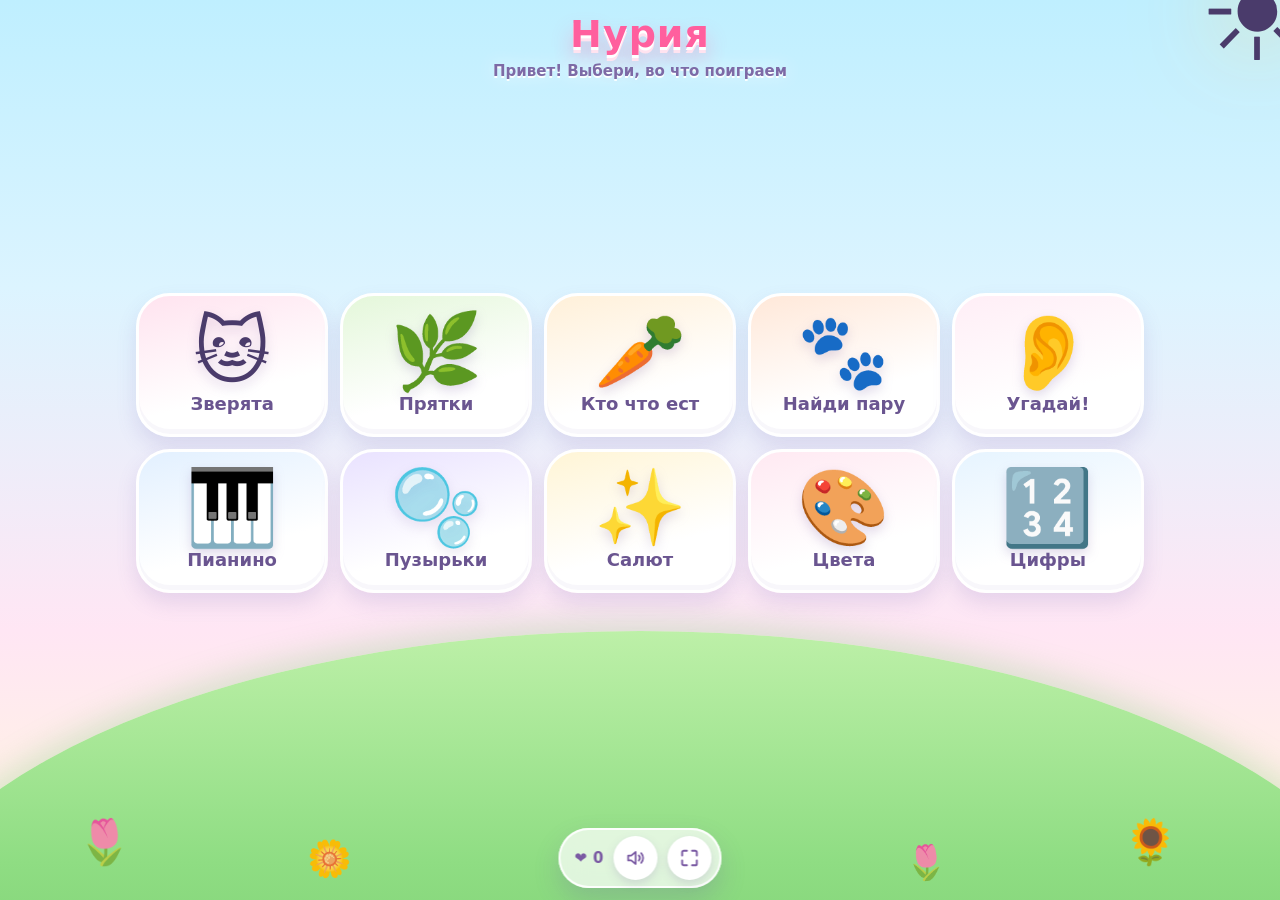
==== commit 58c8dff5: "tune tiles" ====
--- a/index.html
+++ b/index.html
@@ -133,7 +133,7 @@
   .tile .lbl{ margin-top:3px; font-weight:900; font-size: clamp(11px, 2.9vw, 14px); color:#6a5590; text-align:center; line-height:1.15 }
 
   @media (min-width: 700px){
-    .tile{ min-height: clamp(132px, 20vh, 240px); border-radius:34px; padding:16px 8px }
+    .tile{ min-height: clamp(120px, 16vh, 190px); border-radius:34px; padding:14px 8px }
     .tile .em{ font-size: clamp(50px, 5.8vw, 96px) }
     .tile .lbl{ font-size: clamp(13px, 1.6vw, 18px) }
   }
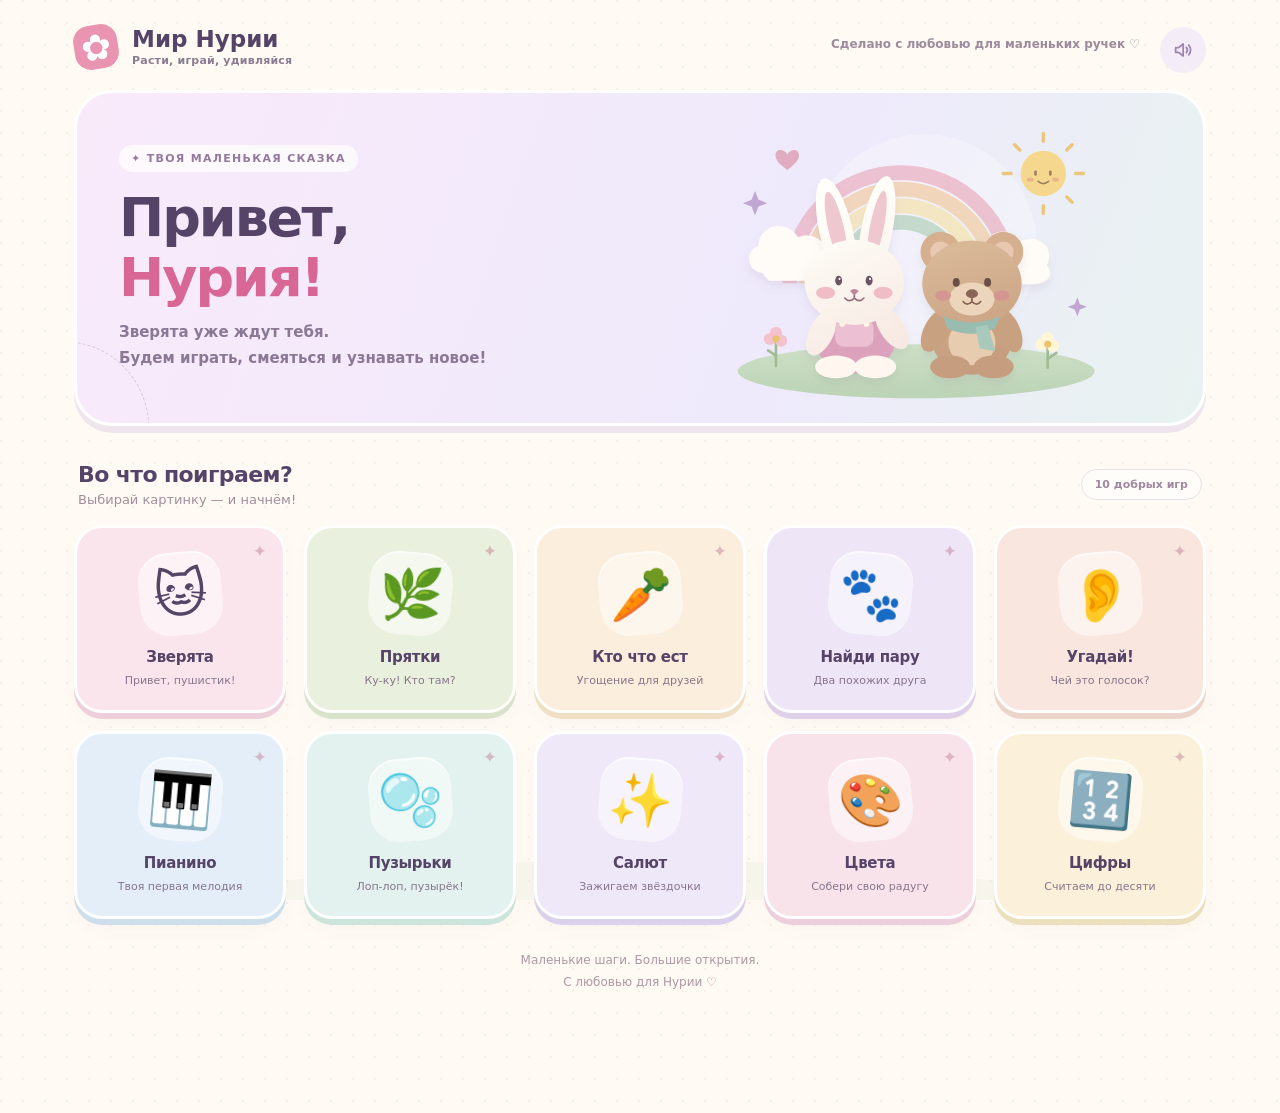
==== commit 17236c85: "Redesign Nuriya world with storybook illustrations and playful pastel games" ====
--- a/index.html
+++ b/index.html
@@ -2,7 +2,8 @@
 <html lang="ru">
 <head>
 <meta charset="utf-8">
-<meta name="viewport" content="width=device-width, initial-scale=1, maximum-scale=1, user-scalable=no, viewport-fit=cover">
+<meta name="viewport" content="width=device-width, initial-scale=1, viewport-fit=cover">
+<meta name="description" content="Маленький мир Нурии: десять добрых игр со зверятами, цветами, музыкой и маленькими открытиями.">
 <meta name="theme-color" content="#ffd9ec">
 <meta name="apple-mobile-web-app-capable" content="yes">
 <meta name="apple-mobile-web-app-status-bar-style" content="default">
@@ -541,6 +542,108 @@
   @media (prefers-reduced-motion: reduce){
     *{ animation-duration:.001ms !important; animation-iteration-count:1 !important; transition-duration:.001ms !important }
   }
+  /* Маленький мир Нурии — мягкая бумага, игрушки и сказочный сад */
+  :root { --ink:#554368; --rose:#d75c88; --paper:#fffaf3; }
+  body { background:radial-gradient(circle at 1px 1px,#d5bba52b 1px,transparent 1.5px) 0 0/22px 22px, #fffaf3; }
+  .scene { opacity:.25; }
+  .scene .sun,.scene .cloud,.scene .tulip { display:none; }
+  .hill { background:#dfebd5; height:200px; bottom:-160px; box-shadow:none; }
+  header { width:100%; max-width:1180px; margin:0 auto; padding:28px 72px 20px; min-height:104px; }
+  h1 { font-size:30px; color:var(--ink); text-shadow:none; letter-spacing:-1px; }
+  .sub { color:#8b7b91; font-size:14px; font-weight:600; text-shadow:none; }
+  body[data-screen="home"] header { text-align:left; padding:26px 24px 20px 82px; min-height:90px; }
+  body[data-screen="home"] header::before { content:'✿'; position:absolute; left:24px; top:25px; width:44px; height:44px; display:grid; place-items:center; color:#fff; background:#e994b0; border-radius:16px; font-size:36px; transform:rotate(-9deg); }
+  body[data-screen="home"] h1 { font-size:23px; letter-spacing:-.7px; }
+  body[data-screen="home"] .sub { margin-top:2px; font-size:11px; letter-spacing:.2px; }
+  .name-glow { color:var(--ink); text-shadow:none; letter-spacing:0; }
+  .header-note { display:none; }
+  body[data-screen="home"] .header-note { display:block; position:absolute; right:26px; top:37px; color:#9d8b9b; font-size:12px; font-weight:650; }
+  .roundbtn { top:28px; left:24px; background:white; box-shadow:0 4px 0 #e9deeb; }
+  #screens { flex:1; }
+  .screen { max-width:1180px; padding:20px 24px 120px; justify-content:flex-start; }
+  .screen:not(#scr-home) { padding-top:30px; }
+  #scr-home { padding-top:0; }
+  .welcome { position:relative; display:grid; grid-template-columns:1fr 1fr; align-items:center; min-height:300px; padding:30px 42px; border:3px solid white; border-radius:38px; background:#f4eafb; background:linear-gradient(110deg,#f9eafa,#eeeafb 65%,#e8f3f0); overflow:hidden; box-shadow:0 7px 0 #eee5ed; }
+  .welcome::after { content:''; width:170px; height:170px; border:1px dashed #d8c2e3; border-radius:50%; position:absolute; left:-100px; bottom:-90px; }
+  .welcome-copy { position:relative; z-index:1; }
+  .eyebrow { display:inline-block; padding:7px 12px; border-radius:30px; background:#ffffffb8; color:#927a9e; font-size:11px; font-weight:800; letter-spacing:1.3px; }
+  .welcome h2 { font-size:clamp(34px,4.4vw,54px); font-weight:850; letter-spacing:-2px; line-height:1.12; margin:16px 0 12px; }
+  .welcome h2 span { color:#d86796; }
+  .welcome p { color:#8a7895; font-size:15px; font-weight:550; line-height:1.7; margin:0; }
+  .welcome-art { width:100%; height:270px; overflow:visible; }
+  .art-float { animation: gentleFloat 6s ease-in-out infinite; transform-origin:center; }
+  @keyframes gentleFloat { 50% { transform:translateY(-5px) rotate(1deg); } }
+  .play-heading { display:flex; align-items:center; justify-content:space-between; margin:36px 4px 18px; gap:12px; }
+  .play-heading h2 { font-size:22px; letter-spacing:-.6px; margin:0; }
+  .play-heading p { margin:5px 0 0; color:#a18e9b; font-size:13px; }
+  .game-count { white-space:nowrap; font-size:11px; font-weight:750; color:#9f879e; padding:8px 13px; border-radius:20px; border:1px solid #e9dfe6; background:#fffdf9; }
+  .tiles { grid-template-columns:repeat(5,minmax(0,1fr)); max-width:none; gap:18px; }
+  .tile { --accent:#bc7790; min-height:188px; padding:19px 12px 17px; border:3px solid white; border-radius:28px; background:var(--tint); box-shadow:0 6px 0 var(--edge,#ead9e0),0 10px 20px #80628308; transition:transform .2s ease,box-shadow .2s ease; overflow:visible; }
+  .tile::before { content:'✦'; position:absolute; top:13px; right:16px; font-size:17px; color:var(--accent); opacity:.45; }
+  .tile .em { display:grid; place-items:center; width:83px; height:83px; border-radius:29px; background:#ffffff78; font-size:52px; animation:none; filter:none; transform:rotate(-5deg); box-shadow:inset 0 2px 0 #fff9; margin-bottom:8px; transition:transform .25s ease; }
+  .tile:nth-child(even) .em { transform:rotate(5deg); }
+  .tile .lbl { color:var(--ink); font-size:15px; font-weight:850; letter-spacing:-.3px; margin:4px 0 0; }
+  .tile .tile-sub { color:#86758b; font-size:11px; margin-top:6px; line-height:1.3; }
+  .tile .tile-go { display:none; }
+  @media (hover:hover) { .tile:hover { transform:translateY(-5px); box-shadow:0 10px 0 var(--edge,#ead9e0),0 17px 24px #80628312; } .tile:hover .em { transform:rotate(0) scale(1.08); } }
+  .tile:active { transform:translateY(4px) scale(.98); box-shadow:0 2px 0 var(--edge,#ead9e0); }
+  .home-footer { margin:31px 0 0; text-align:center; color:#ae97a4; font-size:12px; line-height:1.8; }
+  .home-footer span { color:#d18ca2; }
+  .bar { background:#fffdf8ed; border:1px solid white; box-shadow:0 5px 24px #87697d20,0 2px 0 #e9dce6; padding:7px 9px 7px 17px; gap:12px; bottom:max(16px,env(safe-area-inset-bottom)); }
+  .count { font-size:15px; color:#ad7890; padding-right:6px; }
+  .iconbtn { color:#9b82b0; background:#f4edf7; box-shadow:none; width:46px; height:46px; }
+  button:focus-visible { outline:3px solid #ae80bd; outline-offset:5px; }
+  .card,.bush,.opt,.mem-card,.eat-opt,.color-card,.num-card { border-radius:28px; border:3px solid white; box-shadow:0 6px 0 #e9dfea,0 12px 24px #9d7e9e0b; }
+  .card { min-height:170px; background:linear-gradient(160deg,var(--tint),#fffcfa); }
+  .card .name { font-size:15px; margin-top:10px; }
+  .card .face { animation:none; }
+  .animal-grid { gap:20px; }
+  .eat-animal { border-radius:38px; background:#fff6e8; box-shadow:0 6px 0 #eee2d2; padding:22px 50px; }
+  .eat-wrap { gap:30px; }
+  .eat-opt { min-height:165px; background:#fff7e9; }
+  .eat-name { margin-top:10px; }
+  .mem-card { min-height:180px; background:repeating-linear-gradient(45deg,#f3eafa,#f3eafa 12px,#f7effb 12px,#f7effb 24px); }
+  .mem-card .mem-back { opacity:.55; transform:rotate(-12deg); }
+  .color-card { padding:24px 8px 20px; background:#fffdfb; }
+  .color-dot { width:86px; height:86px; }
+  .color-card .cn { font-size:14px; margin-top:8px; }
+  .num-card { background:#edf3fc; min-height:165px; gap:16px; }
+  .num-card:nth-child(3n) { background:#f9e9ee; }
+  .num-card:nth-child(3n + 1) { background:#f6efda; }
+  .num-digit { color:#8571a6; font-size:52px; }
+  .num-dots i { background:#ad96cd; }
+  .listen { box-shadow:0 5px 0 #e8d7ee; background:#f4e8fa; }
+  .bubble-area { background:linear-gradient(160deg,#e5f4f7,#f3ebfa); border:3px solid white; border-radius:36px; box-shadow:0 6px 0 #dfe8ed; }
+  .fw-area { height:min(65vh,600px); background:radial-gradient(ellipse at bottom,#776b9e,#383554); border:3px solid white; box-shadow:0 6px 0 #d9d0e4; }
+  .fw-area .hint { color:#f9efff; background:#ffffff18; }
+  @media (max-width:900px) and (min-width:601px) { .tiles { gap:13px; } .tile { min-height:170px; padding:16px 5px; } .tile .em { width:68px; height:68px; font-size:43px; border-radius:23px; } .tile .lbl { font-size:12px; } .tile .tile-sub { font-size:10px; } .welcome { padding:26px; } }
+  @media (max-width:600px) {
+    header { padding:24px 60px 14px; min-height:105px; } h1 { font-size:25px; } .sub { font-size:12px; line-height:1.5; }
+    body[data-screen="home"] header { padding:21px 16px 17px 68px; min-height:79px; } body[data-screen="home"] header::before { left:18px; top:20px; width:37px; height:37px; font-size:30px; border-radius:13px; } body[data-screen="home"] h1 { font-size:20px; } body[data-screen="home"] .header-note { display:none; } body[data-screen="home"] .sub { font-size:10px; }
+    .roundbtn { left:16px; top:23px; width:42px; height:42px; }
+    .screen { padding:12px 17px 110px; } .screen:not(#scr-home) { padding-top:16px; }
+    .welcome { grid-template-columns:1fr; padding:24px 25px 0; border-radius:30px; min-height:0; text-align:center; }
+    .eyebrow { font-size:9px; padding:6px 10px; }
+    .welcome h2 { font-size:36px; margin:11px 0 9px; letter-spacing:-1.5px; }
+    .welcome h2 br { display:none; } .welcome p { font-size:12px; line-height:1.6; }
+    .welcome-art { height:170px; margin:2px auto -3px; max-width:330px; }
+    .play-heading { margin:28px 2px 16px; } .play-heading h2 { font-size:20px; } .play-heading p { font-size:11px; } .game-count { font-size:10px; padding:6px 9px; }
+    .tiles { grid-template-columns:repeat(2,minmax(0,1fr)); gap:17px 14px; }
+    .tile { min-height:164px; padding:15px 8px 17px; border-radius:25px; }
+    .tile .em { width:73px; height:73px; font-size:46px; border-radius:25px; margin-bottom:6px; }
+    .tile .lbl { font-size:14px; } .tile .tile-sub { font-size:10px; margin-top:5px; }
+    .home-footer { margin-top:27px; font-size:11px; }
+    .animal-grid { gap:14px 10px; } .card { min-height:126px; padding:15px 4px; border-radius:22px; } .card .name { font-size:12px; margin-top:7px; } .card .face { font-size:45px; }
+    .eat-animal { padding:20px 35px; } .eat-opt { min-height:125px; border-radius:22px; } .eat-opt .ef { font-size:40px; } .eat-options { gap:10px; } .eat-wrap { gap:24px; }
+    .mem-card { min-height:140px; border-radius:23px; }
+    .color-grid { grid-template-columns:repeat(2,minmax(0,1fr)); gap:15px; } .color-card { padding:17px 6px; border-radius:25px; } .color-dot { width:65px; height:65px; } .color-card .cn { font-size:13px; }
+    .num-grid { gap:14px; grid-template-columns:repeat(2,minmax(0,1fr)); } .num-card { min-height:135px; gap:12px; } .num-digit { font-size:43px; }
+  }
+  body[data-screen="home"] .bar { position:absolute; top:27px; bottom:auto; right:max(24px,calc((100vw - 1132px)/2)); left:auto; transform:none; background:transparent; box-shadow:none; border:0; padding:0; }
+  body[data-screen="home"] .bar .count,body[data-screen="home"] #fullBtn { display:none; }
+  body[data-screen="home"] .header-note { right:90px; }
+  @media (max-width:600px) { body[data-screen="home"] .bar { top:19px; right:18px; } body[data-screen="home"] .bar .iconbtn { width:40px; height:40px; } }
+  @media (prefers-reduced-motion:reduce) { *,*::before,*::after { animation:none!important; transition:none!important; scroll-behavior:auto!important; } }
 </style>
 </head>
 <body>
@@ -563,13 +666,89 @@
       <path d="M14.6 5.4 8 12l6.6 6.6"/>
     </svg>
   </button>
-  <h1 id="title">Зверята</h1>
-  <p class="sub" id="subtitle">Выбери игру — и веселись!</p>
+  <h1 id="title">Мир Нурии</h1>
+  <p class="sub" id="subtitle">Расти, играй, удивляйся</p>
+  <span class="header-note">Сделано с любовью для маленьких ручек ♡</span>
 </header>
 
 <main id="screens">
   <section class="screen active" id="scr-home" aria-label="Игры">
+    <div class="welcome">
+      <div class="welcome-copy">
+        <span class="eyebrow">✦ ТВОЯ МАЛЕНЬКАЯ СКАЗКА</span>
+        <h2>Привет,<br> <span>Нурия!</span></h2>
+        <p>Зверята уже ждут тебя.<br>Будем играть, смеяться и узнавать новое!</p>
+      </div>
+      <svg class="welcome-art" viewBox="0 0 500 310" fill="none" aria-hidden="true">
+        <defs>
+          <linearGradient id="bunnyFur" x1="150" y1="110" x2="240" y2="285" gradientUnits="userSpaceOnUse"><stop stop-color="#fffef9"/><stop offset="1" stop-color="#f6e6df"/></linearGradient>
+          <linearGradient id="bearFur" x1="330" y1="140" x2="370" y2="280" gradientUnits="userSpaceOnUse"><stop stop-color="#d8b897"/><stop offset="1" stop-color="#c49a7c"/></linearGradient>
+          <linearGradient id="meadow" x1="250" y1="230" x2="250" y2="310" gradientUnits="userSpaceOnUse"><stop stop-color="#d5e5cd"/><stop offset="1" stop-color="#bdd4b7"/></linearGradient>
+          <filter id="toyShadow" x="-30%" y="-30%" width="160%" height="180%"><feDropShadow dx="0" dy="7" stdDeviation="5" flood-color="#8b7895" flood-opacity=".12"/></filter>
+        </defs>
+        <circle cx="277" cy="143" r="130" fill="#fff" opacity=".25"/>
+        <g opacity=".8" stroke-width="17">
+          <path d="M123 184a127 127 0 0 1 254 0" stroke="#eab6c6"/>
+          <path d="M142 184a108 108 0 0 1 216 0" stroke="#f0cfac"/>
+          <path d="M161 184a89 89 0 0 1 178 0" stroke="#f4e4b4"/>
+          <path d="M180 184a70 70 0 0 1 140 0" stroke="#b9d5c2"/>
+        </g>
+        <g fill="#fffcf7" filter="url(#toyShadow)">
+          <path d="M91 172c-18-2-20-25-4-31 0-25 34-31 45-10 22-8 40 11 30 28 9 12-1 22-16 22H99Z"/>
+          <path d="M350 175c-18-1-20-23-3-28-2-25 30-30 40-11 23-10 41 9 31 27 10 13-1 22-17 22h-43Z"/>
+        </g>
+        <g class="art-float">
+          <circle cx="414" cy="58" r="26" fill="#f5d88e"/>
+          <path d="M414 21v-9m0 92v-9m37-37h9m-92 0h9m10-27-6-6m60 60 6 6m-6-60 6-6" stroke="#ebc67b" stroke-width="4" stroke-linecap="round"/>
+          <path d="M405 56v3m17-3v3" stroke="#9c805f" stroke-width="3" stroke-linecap="round"/>
+          <path d="M408 67q6 5 12 0" stroke="#9c805f" stroke-width="2" stroke-linecap="round"/>
+          <ellipse cx="399" cy="65" rx="4" ry="2.5" fill="#e9b58e"/><ellipse cx="428" cy="65" rx="4" ry="2.5" fill="#e9b58e"/>
+        </g>
+        <ellipse cx="268" cy="285" rx="205" ry="31" fill="url(#meadow)"/>
+        <g filter="url(#toyShadow)">
+          <!-- Зайка в розовом комбинезоне -->
+          <ellipse cx="176" cy="124" rx="19" ry="62" transform="rotate(-13 176 124)" fill="url(#bunnyFur)"/>
+          <ellipse cx="223" cy="122" rx="18" ry="62" transform="rotate(11 223 122)" fill="url(#bunnyFur)"/>
+          <ellipse cx="176" cy="121" rx="9" ry="43" transform="rotate(-13 176 121)" fill="#efc8cf"/>
+          <ellipse cx="223" cy="119" rx="8" ry="42" transform="rotate(11 223 119)" fill="#efc8cf"/>
+          <ellipse cx="198" cy="245" rx="47" ry="43" fill="#dca2bc"/>
+          <ellipse cx="159" cy="241" rx="14" ry="28" transform="rotate(26 159 241)" fill="url(#bunnyFur)"/>
+          <ellipse cx="240" cy="235" rx="14" ry="28" transform="rotate(-33 240 235)" fill="url(#bunnyFur)"/>
+          <ellipse cx="176" cy="280" rx="24" ry="13" fill="#fff7ef"/><ellipse cx="221" cy="280" rx="24" ry="13" fill="#fff7ef"/>
+          <rect x="175" y="225" width="44" height="32" rx="10" fill="#edbfd2"/><path d="M183 231v-14m28 14v-14" stroke="#edbfd2" stroke-width="9"/>
+          <circle cx="183" cy="231" r="3" fill="#fff9e4"/><circle cx="211" cy="231" r="3" fill="#fff9e4"/>
+          <ellipse cx="197" cy="183" rx="57" ry="49" fill="url(#bunnyFur)"/>
+          <ellipse cx="164" cy="195" rx="11" ry="7" fill="#f0bdc6"/><ellipse cx="230" cy="195" rx="11" ry="7" fill="#f0bdc6"/>
+          <ellipse cx="179" cy="181" rx="4" ry="5.5" fill="#695464"/><ellipse cx="214" cy="181" rx="4" ry="5.5" fill="#695464"/>
+          <circle cx="180" cy="179" r="1.2" fill="white"/><circle cx="215" cy="179" r="1.2" fill="white"/>
+          <path d="M192 193q5-5 10 0l-5 5Z" fill="#c38398"/>
+          <path d="M197 198v3m0 0q-6 6-11 0m11 0q6 6 11 0" stroke="#947083" stroke-width="2" stroke-linecap="round"/>
+          <!-- Мишка с шалфейным шарфиком -->
+          <ellipse cx="332" cy="247" rx="46" ry="42" fill="url(#bearFur)"/>
+          <ellipse cx="332" cy="252" rx="27" ry="26" fill="#e7ccb0"/>
+          <ellipse cx="291" cy="238" rx="14" ry="27" transform="rotate(28 291 238)" fill="#c8a181"/>
+          <ellipse cx="373" cy="238" rx="14" ry="27" transform="rotate(-25 373 238)" fill="#c8a181"/>
+          <ellipse cx="307" cy="280" rx="23" ry="13" fill="#c69d7e"/><ellipse cx="357" cy="280" rx="23" ry="13" fill="#c69d7e"/>
+          <circle cx="296" cy="148" r="23" fill="#d5af8e"/><circle cx="368" cy="148" r="23" fill="#d5af8e"/>
+          <circle cx="296" cy="148" r="12" fill="#e9c8b2"/><circle cx="368" cy="148" r="12" fill="#e9c8b2"/>
+          <ellipse cx="332" cy="184" rx="57" ry="49" fill="url(#bearFur)"/>
+          <ellipse cx="332" cy="202" rx="26" ry="19" fill="#edd5bb"/>
+          <ellipse cx="314" cy="183" rx="4" ry="5" fill="#695047"/><ellipse cx="350" cy="183" rx="4" ry="5" fill="#695047"/>
+          <ellipse cx="299" cy="198" rx="9" ry="6" fill="#d59691"/><ellipse cx="366" cy="198" rx="9" ry="6" fill="#d59691"/>
+          <ellipse cx="332" cy="196" rx="7" ry="5" fill="#886557"/><path d="M332 201v4m0 0q-6 6-10 0m10 0q6 6 10 0" stroke="#886557" stroke-width="2" stroke-linecap="round"/>
+          <path d="M299 222q33 14 65 0l-5 14q-28 12-55 0Z" fill="#99bcb0"/><path d="m350 232 9 30-18-3-5-25" fill="#a8c9bc"/>
+        </g>
+        <g stroke="#a1bb94" stroke-width="3" stroke-linecap="round"><path d="M107 279v-30m312 32v-28"/><path d="m107 267-9-6m321 10 10-7"/></g>
+        <g fill="#f3c2cc"><circle cx="107" cy="241" r="7"/><circle cx="100" cy="248" r="7"/><circle cx="113" cy="250" r="7"/></g>
+        <g fill="#fff6d5"><circle cx="419" cy="247" r="7"/><circle cx="412" cy="254" r="7"/><circle cx="425" cy="256" r="7"/></g>
+        <circle cx="107" cy="248" r="4" fill="#eac16d"/><circle cx="419" cy="254" r="4" fill="#eac16d"/>
+        <g fill="#c1a6d2"><path d="m83 78 4 10 10 4-10 4-4 10-4-10-10-4 10-4Z"/><path d="m453 200 3 8 8 3-8 3-3 8-3-8-8-3 8-3Z"/></g>
+        <path d="M120 36c-8-12-23 0-5 14l5 4 5-4c18-14 3-26-5-14" fill="#dfadbf"/>
+      </svg>
+    </div>
+    <div class="play-heading"><div><h2>Во что поиграем?</h2><p>Выбирай картинку — и начнём!</p></div><span class="game-count">10 добрых игр</span></div>
     <div class="tiles" id="tiles"></div>
+    <p class="home-footer">Маленькие шаги. Большие открытия.<br>С любовью для Нурии <span>♡</span></p>
   </section>
 
   <section class="screen" id="scr-animals" aria-label="Зверята">
@@ -921,16 +1100,8 @@
       if (!ruVoice) ruVoice = pickRuVoice();
       if (ruVoice) u.voice = ruVoice;
 
-      var speaking = speechSynthesis.speaking || speechSynthesis.pending;
-      if (speaking) {
-        speechSynthesis.cancel();
-        setTimeout(function () {
-          if (muted) return;
-          try { speechSynthesis.speak(u); } catch (e) {}
-        }, 90);
-      } else {
-        speechSynthesis.speak(u);
-      }
+      speechSynthesis.cancel();
+      speechSynthesis.speak(u);
     } catch (e) {}
   }
 
@@ -951,12 +1122,12 @@
     { animal:'🐻', who:'Мишка',     food:'🍯', what:'мёд' },
     { animal:'🐼', who:'Панда',     food:'🎋', what:'бамбук' },
     { animal:'🐱', who:'Котик',     food:'🐟', what:'рыбка' },
-    { animal:'🐶', who:'Пёсик',     food:'🦴', what:'косточка' },
+    { animal:'🐶', who:'Пёсик',     food:'🥩', what:'мясо' },
     { animal:'🐷', who:'Свинка',    food:'🌽', what:'кукуруза' },
     { animal:'🐮', who:'Коровка',   food:'🌿', what:'травка' },
     { animal:'🐑', who:'Овечка',    food:'🌾', what:'сено' },
-    { animal:'🦆', who:'Утёнок',    food:'🍞', what:'хлебушек' },
-    { animal:'🐧', who:'Пингвин',   food:'🐠', what:'рыбка' },
+    { animal:'🦆', who:'Утёнок',    food:'🌽', what:'кукуруза' },
+    { animal:'🐧', who:'Пингвин',   food:'🐟', what:'рыбка' },
     { animal:'🐸', who:'Лягушка',   food:'🪰', what:'мушка' },
     { animal:'🐭', who:'Мышка',     food:'🧀', what:'сыр' },
     { animal:'🐿️', who:'Белочка',   food:'🌰', what:'орешек' },
@@ -1055,7 +1226,7 @@
   ];
 
   var META = {
-    home:      { title:'Нурия',    sub:'Привет! Выбери, во что поиграем' },
+    home:      { title:'Нурия',    sub:'Расти, играй, удивляйся' },
     animals:   { title:'Зверята',  sub:'Нажми на зверюшку — она скажет «привет»!' },
     hide:      { title:'Прятки',   sub:'Кто спрятался под листиком? Нажми!' },
     guess:     { title:'Угадай!',  sub:'Послушай голос и найди зверюшку' },
@@ -1103,13 +1274,16 @@
     if (oldEl) oldEl.classList.remove('active');
 
     current = id;
+    document.body.dataset.screen = id;
+    hush();
+    clearNumberSounds();
     var meta = META[id] || META.home;
 
     var el = scr(id);
     el.classList.add('active');
 
     if (id === 'home') {
-      titleEl.innerHTML = '<span class="name-glow">Нурия</span>';
+      titleEl.innerHTML = '<span class="name-glow">Мир Нурии</span>';
     } else {
       titleEl.textContent = meta.title;
     }
@@ -1131,13 +1305,28 @@
     if (box.dataset.built) return;
     box.dataset.built = '1';
 
+    var tileLooks = {
+      animals: ['#fbe5ed','#edcfdb','Привет, пушистик!'],
+      hide: ['#eaf0de','#d9e3cc','Ку-ку! Кто там?'],
+      eat: ['#fbeedc','#efdfc4','Угощение для друзей'],
+      memory: ['#eee5f7','#ded0e9','Два похожих друга'],
+      guess: ['#f9e6df','#ebd4ca','Чей это голосок?'],
+      piano: ['#e3eef9','#cddfed','Твоя первая мелодия'],
+      bubbles: ['#e3f2ee','#cce5dc','Лоп-лоп, пузырёк!'],
+      fireworks: ['#eee8f8','#dcd1ed','Зажигаем звёздочки'],
+      colors: ['#f9e3eb','#edcedd','Собери свою радугу'],
+      numbers: ['#fbf0d9','#ecdfbc','Считаем до десяти']
+    };
     TILES.forEach(function (t) {
       var b = document.createElement('button');
       b.type = 'button';
       b.className = 'tile';
-      b.style.setProperty('--tint', t.tint);
+      b.dataset.game = t.id;
+      b.style.setProperty('--tint', tileLooks[t.id][0]);
+      b.style.setProperty('--edge', tileLooks[t.id][1]);
       b.innerHTML = '<span class="em" aria-hidden="true">' + t.em + '</span>' +
-                    '<span class="lbl">' + t.label + '</span>';
+                    '<span class="lbl">' + t.label + '</span>' +
+                    '<span class="tile-sub" aria-hidden="true">' + tileLooks[t.id][2] + '</span>';
       b.setAttribute('aria-label', t.label);
       b.addEventListener('click', function () {
         audio();
@@ -1436,11 +1625,12 @@
   function enterBubbles() {
     leaveBubbles();
     BUB.area = document.getElementById('bubbleArea');
-    setTimeout(function () { for (var i = 0; i < 3; i++) spawnBubble(); }, 120);
+    BUB.startTimer = setTimeout(function () { for (var i = 0; i < 3; i++) spawnBubble(); }, 120);
     BUB.timer = setInterval(spawnBubble, 560);
   }
 
   function leaveBubbles() {
+    clearTimeout(BUB.startTimer);
     clearInterval(BUB.timer);
     BUB.timer = null;
     if (BUB.area) BUB.area.innerHTML = '';
@@ -1448,7 +1638,7 @@
 
   function spawnBubble() {
     var area = BUB.area;
-    if (!area || !area.isConnected) return;
+    if (current !== 'bubbles' || !area || !area.isConnected) return;
     if (area.children.length >= BUB.max) return;
 
     var a = pick(ANIMALS);
@@ -1619,7 +1809,12 @@
     if (face) face.textContent = t.animal;
     if (name) name.textContent = t.who + ' хочет кушать';
 
-    var others = FOODS.filter(function (f) { return f.food !== t.food; });
+    var seenFoods = {};
+    var others = FOODS.filter(function (f) {
+      if (f.food === t.food || f.what === t.what || seenFoods[f.food]) return false;
+      seenFoods[f.food] = true;
+      return true;
+    });
     shuffle(others);
     var three = shuffle([t, others[0], others[1]]);
 
@@ -1652,7 +1847,8 @@
       btn.classList.add('good');
 
       play('chomp');
-      setTimeout(function () { play(EAT.target.voice); }, 280);
+      var friend = ANIMALS.filter(function (a) { return a.emoji === EAT.target.animal; })[0];
+      setTimeout(function () { if (current === 'eat') play(friend ? friend.voice : 'sparkle'); }, 280);
 
       var animal = document.getElementById('eatAnimal');
       if (animal) {
@@ -1674,7 +1870,7 @@
       setTimeout(function () { btn.classList.remove('bad'); }, 500);
       play('soft');
       clearTimeout(EAT.speak);
-      EAT.speak = setTimeout(function () { say('Это не ' + f.what); }, 400);
+      EAT.speak = setTimeout(function () { say('Попробуй другое угощение'); }, 400);
     }
   }
 
@@ -1818,7 +2014,14 @@
     }
   }
 
+  var numberTimers = [];
+  function clearNumberSounds() {
+    numberTimers.forEach(clearTimeout);
+    numberTimers = [];
+  }
+
   function numTap(b, n) {
+    clearNumberSounds();
     audio();
     b.classList.remove('hit');
     void b.offsetWidth;
@@ -1826,10 +2029,10 @@
 
     for (var i = 0; i < n; i++) {
       (function (i) {
-        setTimeout(function () { beep(520 + i * 55); }, i * 115);
+        numberTimers.push(setTimeout(function () { if (current === 'numbers') beep(520 + i * 55); }, 550 + i * 115));
       })(i);
     }
-    setTimeout(function () { say(NUM_WORDS[n - 1]); }, 150 + n * 115);
+    say(NUM_WORDS[n - 1]);
     bump();
   }
 
@@ -1841,7 +2044,8 @@
 
   muteBtn.addEventListener('click', function () {
     muted = !muted;
-    if (muted) hush();
+    if (muted) { hush(); clearNumberSounds(); }
+    if (bus && ctx) bus.gain.setValueAtTime(muted ? 0 : 0.85, ctx.currentTime);
     muteBtn.classList.toggle('off', muted);
     muteBtn.setAttribute('aria-pressed', muted ? 'true' : 'false');
     muteBtn.setAttribute('aria-label', muted ? 'Включить звук' : 'Выключить звук');
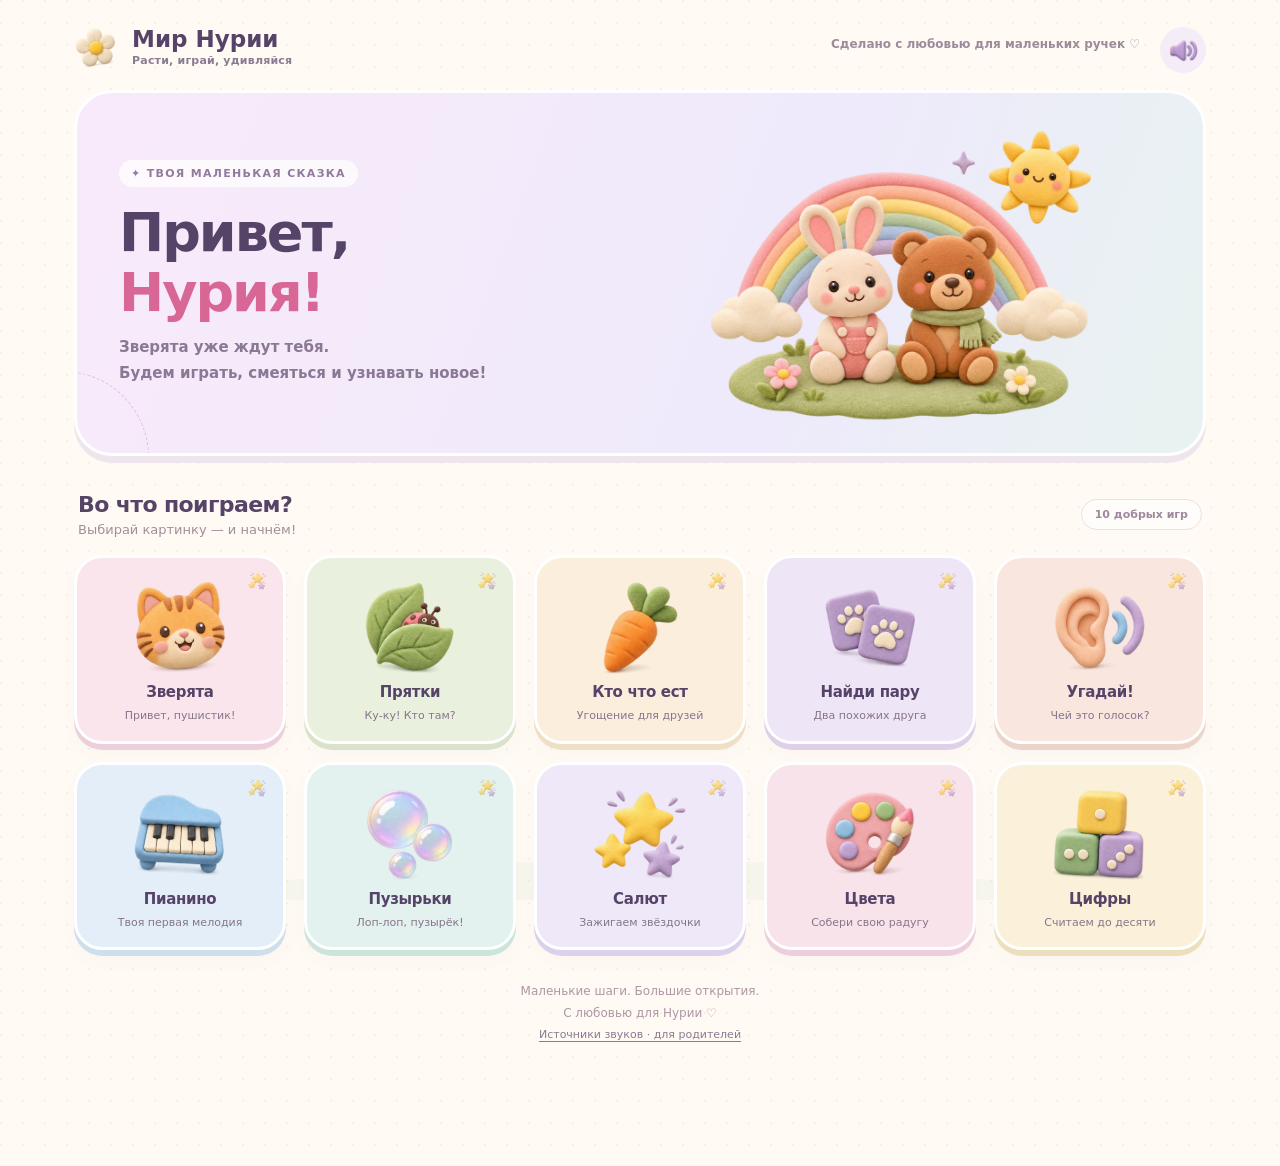
==== commit 66507cc9: "Add generated toy illustrations and real matching animal recordings" ====
--- a/index.html
+++ b/index.html
@@ -644,27 +644,52 @@
   body[data-screen="home"] .header-note { right:90px; }
   @media (max-width:600px) { body[data-screen="home"] .bar { top:19px; right:18px; } body[data-screen="home"] .bar .iconbtn { width:40px; height:40px; } }
   @media (prefers-reduced-motion:reduce) { *,*::before,*::after { animation:none!important; transition:none!important; scroll-behavior:auto!important; } }
+
+  /* Generated image assets: consistent in menus, cards, matches and bubbles. */
+  .art-img { display:block; width:100%; height:100%; object-fit:contain; pointer-events:none; user-select:none; }
+  .welcome-art { object-fit:contain; height:300px; }
+  body[data-screen="home"] header::before { content:''; background:transparent url('assets/images/games-flower.webp') center/contain no-repeat; transform:rotate(-9deg); }
+  .tile .em { width:100px; height:100px; background:transparent; box-shadow:none; transform:rotate(-3deg); margin-bottom:1px; }
+  .tile:nth-child(even) .em { transform:rotate(3deg); }
+  .tile::before { content:''; width:20px; height:20px; background:url('assets/images/games-fireworks.webp') center/contain no-repeat; opacity:.65; }
+  .control-art { object-fit:contain; pointer-events:none; width:31px; height:31px; }
+  .heart-art { object-fit:contain; width:27px; height:27px; }
+  .card .face { width:110px; height:110px; filter:none; }
+  .card .name { margin-top:3px; }
+  .bush .who,.bush .cover { width:110px; height:110px; display:block; filter:none; }
+  .opt .oe { display:block; width:125px; height:125px; margin:0 auto; filter:none; }
+  .bubble { padding:8px; }
+  .eat-face { display:block; width:135px; height:135px; filter:none; }
+  .eat-opt .ef { display:block; width:105px; height:105px; filter:none; }
+  .mem-card .mem-back,.mem-card .mem-face { display:block; width:120px; height:120px; }
+  .mem-card .mem-back { width:75px; height:75px; opacity:.8; }
+  .home-footer a { color:#8e7894; text-underline-offset:3px; font-size:11px; }
+  .sound-status { position:fixed; bottom:95px; left:50%; transform:translateX(-50%); z-index:50; max-width:90vw; padding:10px 16px; border-radius:16px; background:#fff8ec; color:#7c6485; box-shadow:0 3px 15px #77608020; font-size:13px; text-align:center; }
+  .sound-status:empty { display:none; }
+  @media(max-width:900px) and (min-width:601px) { .tile .em { width:80px; height:80px; } }
+  @media(max-width:600px) {
+    .welcome-art { height:195px; max-width:340px; margin-top:5px; }
+    .tile .em { width:90px; height:90px; }
+    .card .face { width:76px; height:76px; } .card .name { margin-top:3px; }
+    .bush .who,.bush .cover { width:85px; height:85px; }
+    .opt .oe { width:80px; height:80px; }
+    .eat-face { width:115px; height:115px; }
+    .eat-opt .ef { width:78px; height:78px; }
+    .mem-card .mem-face { width:90px; height:90px; }
+    .mem-card .mem-back { width:60px; height:60px; }
+  }
+  .key .ke { display:block; width:65px; height:65px; max-width:100%; filter:none; }
+  .bush .cover { inset:0; width:auto; height:auto; display:grid; place-items:center; background:linear-gradient(155deg,#edf4df,#ddebcf); }
+  .bush .cover .art-img { width:110px; height:110px; }
+  @media(max-width:600px) { .key .ke { width:58px; height:58px; } .bush .cover .art-img { width:85px; height:85px; } }
 </style>
 </head>
 <body>
 
-<div class="scene" aria-hidden="true">
-  <div class="sun">☀️</div>
-  <div class="cloud c1">☁️</div>
-  <div class="cloud c2">☁️</div>
-  <div class="cloud c3">☁️</div>
-  <div class="hill"></div>
-  <div class="tulip t1">🌷</div>
-  <div class="tulip t2">🌼</div>
-  <div class="tulip t3">🌻</div>
-  <div class="tulip t4">🌷</div>
-</div>
+<div class="scene" aria-hidden="true"><div class="hill"></div></div>
 
 <header>
-  <button class="roundbtn" id="backBtn" type="button" aria-label="Назад" title="Назад" hidden>
-    <svg viewBox="0 0 24 24" width="24" height="24" aria-hidden="true" fill="none" stroke="currentColor" stroke-width="2.4" stroke-linecap="round" stroke-linejoin="round">
-      <path d="M14.6 5.4 8 12l6.6 6.6"/>
-    </svg>
+  <button class="roundbtn" id="backBtn" type="button" aria-label="Назад" title="Назад" hidden><img class="control-art" src="assets/images/ui-back.webp" alt="" width="30" height="30">
   </button>
   <h1 id="title">Мир Нурии</h1>
   <p class="sub" id="subtitle">Расти, играй, удивляйся</p>
@@ -679,76 +704,11 @@
         <h2>Привет,<br> <span>Нурия!</span></h2>
         <p>Зверята уже ждут тебя.<br>Будем играть, смеяться и узнавать новое!</p>
       </div>
-      <svg class="welcome-art" viewBox="0 0 500 310" fill="none" aria-hidden="true">
-        <defs>
-          <linearGradient id="bunnyFur" x1="150" y1="110" x2="240" y2="285" gradientUnits="userSpaceOnUse"><stop stop-color="#fffef9"/><stop offset="1" stop-color="#f6e6df"/></linearGradient>
-          <linearGradient id="bearFur" x1="330" y1="140" x2="370" y2="280" gradientUnits="userSpaceOnUse"><stop stop-color="#d8b897"/><stop offset="1" stop-color="#c49a7c"/></linearGradient>
-          <linearGradient id="meadow" x1="250" y1="230" x2="250" y2="310" gradientUnits="userSpaceOnUse"><stop stop-color="#d5e5cd"/><stop offset="1" stop-color="#bdd4b7"/></linearGradient>
-          <filter id="toyShadow" x="-30%" y="-30%" width="160%" height="180%"><feDropShadow dx="0" dy="7" stdDeviation="5" flood-color="#8b7895" flood-opacity=".12"/></filter>
-        </defs>
-        <circle cx="277" cy="143" r="130" fill="#fff" opacity=".25"/>
-        <g opacity=".8" stroke-width="17">
-          <path d="M123 184a127 127 0 0 1 254 0" stroke="#eab6c6"/>
-          <path d="M142 184a108 108 0 0 1 216 0" stroke="#f0cfac"/>
-          <path d="M161 184a89 89 0 0 1 178 0" stroke="#f4e4b4"/>
-          <path d="M180 184a70 70 0 0 1 140 0" stroke="#b9d5c2"/>
-        </g>
-        <g fill="#fffcf7" filter="url(#toyShadow)">
-          <path d="M91 172c-18-2-20-25-4-31 0-25 34-31 45-10 22-8 40 11 30 28 9 12-1 22-16 22H99Z"/>
-          <path d="M350 175c-18-1-20-23-3-28-2-25 30-30 40-11 23-10 41 9 31 27 10 13-1 22-17 22h-43Z"/>
-        </g>
-        <g class="art-float">
-          <circle cx="414" cy="58" r="26" fill="#f5d88e"/>
-          <path d="M414 21v-9m0 92v-9m37-37h9m-92 0h9m10-27-6-6m60 60 6 6m-6-60 6-6" stroke="#ebc67b" stroke-width="4" stroke-linecap="round"/>
-          <path d="M405 56v3m17-3v3" stroke="#9c805f" stroke-width="3" stroke-linecap="round"/>
-          <path d="M408 67q6 5 12 0" stroke="#9c805f" stroke-width="2" stroke-linecap="round"/>
-          <ellipse cx="399" cy="65" rx="4" ry="2.5" fill="#e9b58e"/><ellipse cx="428" cy="65" rx="4" ry="2.5" fill="#e9b58e"/>
-        </g>
-        <ellipse cx="268" cy="285" rx="205" ry="31" fill="url(#meadow)"/>
-        <g filter="url(#toyShadow)">
-          <!-- Зайка в розовом комбинезоне -->
-          <ellipse cx="176" cy="124" rx="19" ry="62" transform="rotate(-13 176 124)" fill="url(#bunnyFur)"/>
-          <ellipse cx="223" cy="122" rx="18" ry="62" transform="rotate(11 223 122)" fill="url(#bunnyFur)"/>
-          <ellipse cx="176" cy="121" rx="9" ry="43" transform="rotate(-13 176 121)" fill="#efc8cf"/>
-          <ellipse cx="223" cy="119" rx="8" ry="42" transform="rotate(11 223 119)" fill="#efc8cf"/>
-          <ellipse cx="198" cy="245" rx="47" ry="43" fill="#dca2bc"/>
-          <ellipse cx="159" cy="241" rx="14" ry="28" transform="rotate(26 159 241)" fill="url(#bunnyFur)"/>
-          <ellipse cx="240" cy="235" rx="14" ry="28" transform="rotate(-33 240 235)" fill="url(#bunnyFur)"/>
-          <ellipse cx="176" cy="280" rx="24" ry="13" fill="#fff7ef"/><ellipse cx="221" cy="280" rx="24" ry="13" fill="#fff7ef"/>
-          <rect x="175" y="225" width="44" height="32" rx="10" fill="#edbfd2"/><path d="M183 231v-14m28 14v-14" stroke="#edbfd2" stroke-width="9"/>
-          <circle cx="183" cy="231" r="3" fill="#fff9e4"/><circle cx="211" cy="231" r="3" fill="#fff9e4"/>
-          <ellipse cx="197" cy="183" rx="57" ry="49" fill="url(#bunnyFur)"/>
-          <ellipse cx="164" cy="195" rx="11" ry="7" fill="#f0bdc6"/><ellipse cx="230" cy="195" rx="11" ry="7" fill="#f0bdc6"/>
-          <ellipse cx="179" cy="181" rx="4" ry="5.5" fill="#695464"/><ellipse cx="214" cy="181" rx="4" ry="5.5" fill="#695464"/>
-          <circle cx="180" cy="179" r="1.2" fill="white"/><circle cx="215" cy="179" r="1.2" fill="white"/>
-          <path d="M192 193q5-5 10 0l-5 5Z" fill="#c38398"/>
-          <path d="M197 198v3m0 0q-6 6-11 0m11 0q6 6 11 0" stroke="#947083" stroke-width="2" stroke-linecap="round"/>
-          <!-- Мишка с шалфейным шарфиком -->
-          <ellipse cx="332" cy="247" rx="46" ry="42" fill="url(#bearFur)"/>
-          <ellipse cx="332" cy="252" rx="27" ry="26" fill="#e7ccb0"/>
-          <ellipse cx="291" cy="238" rx="14" ry="27" transform="rotate(28 291 238)" fill="#c8a181"/>
-          <ellipse cx="373" cy="238" rx="14" ry="27" transform="rotate(-25 373 238)" fill="#c8a181"/>
-          <ellipse cx="307" cy="280" rx="23" ry="13" fill="#c69d7e"/><ellipse cx="357" cy="280" rx="23" ry="13" fill="#c69d7e"/>
-          <circle cx="296" cy="148" r="23" fill="#d5af8e"/><circle cx="368" cy="148" r="23" fill="#d5af8e"/>
-          <circle cx="296" cy="148" r="12" fill="#e9c8b2"/><circle cx="368" cy="148" r="12" fill="#e9c8b2"/>
-          <ellipse cx="332" cy="184" rx="57" ry="49" fill="url(#bearFur)"/>
-          <ellipse cx="332" cy="202" rx="26" ry="19" fill="#edd5bb"/>
-          <ellipse cx="314" cy="183" rx="4" ry="5" fill="#695047"/><ellipse cx="350" cy="183" rx="4" ry="5" fill="#695047"/>
-          <ellipse cx="299" cy="198" rx="9" ry="6" fill="#d59691"/><ellipse cx="366" cy="198" rx="9" ry="6" fill="#d59691"/>
-          <ellipse cx="332" cy="196" rx="7" ry="5" fill="#886557"/><path d="M332 201v4m0 0q-6 6-10 0m10 0q6 6 10 0" stroke="#886557" stroke-width="2" stroke-linecap="round"/>
-          <path d="M299 222q33 14 65 0l-5 14q-28 12-55 0Z" fill="#99bcb0"/><path d="m350 232 9 30-18-3-5-25" fill="#a8c9bc"/>
-        </g>
-        <g stroke="#a1bb94" stroke-width="3" stroke-linecap="round"><path d="M107 279v-30m312 32v-28"/><path d="m107 267-9-6m321 10 10-7"/></g>
-        <g fill="#f3c2cc"><circle cx="107" cy="241" r="7"/><circle cx="100" cy="248" r="7"/><circle cx="113" cy="250" r="7"/></g>
-        <g fill="#fff6d5"><circle cx="419" cy="247" r="7"/><circle cx="412" cy="254" r="7"/><circle cx="425" cy="256" r="7"/></g>
-        <circle cx="107" cy="248" r="4" fill="#eac16d"/><circle cx="419" cy="254" r="4" fill="#eac16d"/>
-        <g fill="#c1a6d2"><path d="m83 78 4 10 10 4-10 4-4 10-4-10-10-4 10-4Z"/><path d="m453 200 3 8 8 3-8 3-3 8-3-8-8-3 8-3Z"/></g>
-        <path d="M120 36c-8-12-23 0-5 14l5 4 5-4c18-14 3-26-5-14" fill="#dfadbf"/>
-      </svg>
+      <img class="welcome-art" src="assets/images/welcome.webp" width="1000" height="667" alt="Зайка и мишка под мягкой радугой" fetchpriority="high">
     </div>
     <div class="play-heading"><div><h2>Во что поиграем?</h2><p>Выбирай картинку — и начнём!</p></div><span class="game-count">10 добрых игр</span></div>
     <div class="tiles" id="tiles"></div>
-    <p class="home-footer">Маленькие шаги. Большие открытия.<br>С любовью для Нурии <span>♡</span></p>
+    <p class="home-footer">Маленькие шаги. Большие открытия.<br>С любовью для Нурии <span>♡</span><br><a href="credits.html">Источники звуков · для родителей</a></p>
   </section>
 
   <section class="screen" id="scr-animals" aria-label="Зверята">
@@ -757,12 +717,7 @@
 
   <section class="screen" id="scr-guess" aria-label="Угадай по голосу">
     <div class="guess-wrap">
-      <button class="listen" id="listenBtn" type="button">
-        <svg viewBox="0 0 24 24" aria-hidden="true" fill="none" stroke="currentColor" stroke-width="1.9" stroke-linecap="round" stroke-linejoin="round">
-          <path d="M4 9.4h3.3L12.2 5.5v13L7.3 14.6H4z"/>
-          <path d="M15.6 9.1a4.4 4.4 0 0 1 0 5.8"/>
-          <path d="M18.2 6.6a8 8 0 0 1 0 10.8"/>
-        </svg>
+      <button class="listen" id="listenBtn" type="button"><img class="control-art" src="assets/images/ui-sound.webp" alt="" width="30" height="30">
         Послушать ещё раз
       </button>
       <div class="options" id="guessOptions"></div>
@@ -791,8 +746,8 @@
     <div class="eat-wrap">
       <div class="eat-animal" id="eatAnimal">
         <span class="eat-bubble" aria-hidden="true">Ням!</span>
-        <span class="eat-face" id="eatFace">🐰</span>
-        <span class="eat-name" id="eatName">Зайка хочет кушать</span>
+        <span class="eat-face" id="eatFace"><img class="art-img" src="assets/images/animals-rabbit.webp" alt=""></span>
+        <span class="eat-name" id="eatName">Кролик хочет кушать</span>
       </div>
       <div class="eat-options" id="eatOptions"></div>
     </div>
@@ -812,35 +767,22 @@
 </main>
 
 <div class="bar">
-  <div class="count" aria-live="polite">❤️ <span class="num" id="count">0</span></div>
+  <div class="count" aria-live="polite"><img class="heart-art" src="assets/images/games-heart.webp" alt="Сердечки" width="26" height="26"> <span class="num" id="count">0</span></div>
   <button class="iconbtn" id="muteBtn" type="button" aria-pressed="false" aria-label="Выключить звук" title="Звук">
-    <svg class="ic-on" viewBox="0 0 24 24" aria-hidden="true" fill="none" stroke="currentColor" stroke-width="1.9" stroke-linecap="round" stroke-linejoin="round">
-      <path d="M4 9.4h3.3L12.2 5.5v13L7.3 14.6H4z"/>
-      <path d="M15.6 9.1a4.4 4.4 0 0 1 0 5.8"/>
-      <path d="M18.2 6.6a8 8 0 0 1 0 10.8"/>
-    </svg>
-    <svg class="ic-off" viewBox="0 0 24 24" aria-hidden="true" fill="none" stroke="currentColor" stroke-width="1.9" stroke-linecap="round" stroke-linejoin="round">
-      <path d="M4 9.4h3.3L12.2 5.5v13L7.3 14.6H4z"/>
-      <path d="M16 9.5l4 5"/>
-      <path d="M20 9.5l-4 5"/>
-    </svg>
+    <img class="ic-on control-art" src="assets/images/ui-sound.webp" alt="" width="30" height="30">
+    <img class="ic-off control-art" src="assets/images/ui-muted.webp" alt="" width="30" height="30">
   </button>
-  <button class="iconbtn" id="fullBtn" type="button" aria-label="Во весь экран" title="Во весь экран">
-    <svg viewBox="0 0 24 24" aria-hidden="true" fill="none" stroke="currentColor" stroke-width="2.1" stroke-linecap="round" stroke-linejoin="round">
-      <path d="M4 9.2V5.8A1.8 1.8 0 0 1 5.8 4H9.2"/>
-      <path d="M14.8 4h3.4A1.8 1.8 0 0 1 20 5.8v3.4"/>
-      <path d="M20 14.8v3.4a1.8 1.8 0 0 1-1.8 1.8h-3.4"/>
-      <path d="M9.2 20H5.8A1.8 1.8 0 0 1 4 18.2v-3.4"/>
-    </svg>
+  <button class="iconbtn" id="fullBtn" type="button" aria-label="Во весь экран" title="Во весь экран"><img class="control-art" src="assets/images/ui-fullscreen.webp" alt="" width="30" height="30">
   </button>
 </div>
 
+<div class="sound-status" id="soundStatus" role="status" aria-live="polite"></div>
 <script>
 (function () {
   'use strict';
 
   /* ============================================================
-     ЗВУК — синтез в браузере, никаких файлов
+     ЗВУК — записи животных и музыкальные эффекты
      ============================================================ */
   var ctx = null, bus = null, noiseBuf = null;
   var muted = false;
@@ -861,7 +803,7 @@
       bus.connect(comp);
       comp.connect(ctx.destination);
     }
-    if (ctx.state === 'suspended') ctx.resume();
+    if (ctx.state === 'suspended') ctx.resume().catch(function () {});
     return ctx;
   }
 
@@ -966,61 +908,7 @@
   }
 
   var VOICES = {
-    cat: function (p) {
-      tone({ f:720*p,  to:1010*p, d:0.14, type:'sawtooth', vol:0.10, attack:0.025, filter:'lowpass', ff:2400 });
-      tone({ f:990*p,  to:430*p,  d:0.42, type:'sawtooth', vol:0.13, delay:0.12, attack:0.03, filter:'lowpass', ff:1800, vib:6, vibDepth:16 });
-    },
-    dog: function (p) {
-      tone({ f:430*p, to:175*p, d:0.13, type:'square', vol:0.13, filter:'bandpass', ff:820, q:1.6 });
-      tone({ f:400*p, to:170*p, d:0.13, type:'square', vol:0.11, delay:0.17, filter:'bandpass', ff:820, q:1.6 });
-    },
-    rabbit: function (p) {
-      tone({ f:1150*p, to:1500*p, d:0.09, type:'sine', vol:0.13 });
-      tone({ f:1320*p, to:1750*p, d:0.11, type:'sine', vol:0.11, delay:0.11 });
-    },
-    bear: function (p) {
-      tone({ f:185*p, to:118*p, d:0.5,  type:'sine',     vol:0.22, filter:'lowpass', ff:700, vib:5, vibDepth:6, attack:0.03 });
-      tone({ f:150*p, to:100*p, d:0.45, type:'triangle', vol:0.07, delay:0.04, filter:'lowpass', ff:520 });
-    },
-    panda: function (p) {
-      tone({ f:900*p,  to:1320*p, d:0.12, type:'sine', vol:0.14 });
-      tone({ f:1120*p, to:800*p,  d:0.16, type:'sine', vol:0.12, delay:0.12 });
-      hiss({ d:0.07, vol:0.05, ff:1800, filter:'bandpass', q:1.2, delay:0.3 });
-    },
-    fox: function (p) {
-      tone({ f:780*p, to:520*p, d:0.10, type:'square', vol:0.10, filter:'bandpass', ff:1100, q:2.2 });
-      tone({ f:840*p, to:545*p, d:0.10, type:'square', vol:0.09, delay:0.13, filter:'bandpass', ff:1100, q:2.2 });
-    },
-    frog: function (p) {
-      tone({ f:230*p, to:168*p, d:0.18, type:'sawtooth', vol:0.16, filter:'bandpass', ff:700, q:5, am:26, amDepth:0.55 });
-      tone({ f:210*p, to:152*p, d:0.20, type:'sawtooth', vol:0.12, delay:0.16, filter:'bandpass', ff:650, q:5, am:24, amDepth:0.55 });
-    },
-    pig: function (p) {
-      hiss({ d:0.16, vol:0.16, ff:430, to:210, q:1.3, filter:'lowpass' });
-      tone({ f:150*p, to:110*p, d:0.16, type:'sawtooth', vol:0.07, filter:'lowpass', ff:600 });
-      hiss({ d:0.14, vol:0.13, ff:380, to:190, delay:0.2, q:1.3, filter:'lowpass' });
-    },
-    cow: function (p) {
-      tone({ f:150*p, to:112*p, d:0.75, type:'sine',     vol:0.22, filter:'lowpass', ff:900, vib:5.5, vibDepth:5, attack:0.06 });
-      tone({ f:300*p, to:225*p, d:0.70, type:'triangle', vol:0.05, delay:0.03, filter:'lowpass', ff:1200, attack:0.08 });
-    },
-    sheep: function (p) {
-      tone({ f:395*p, to:300*p, d:0.5, type:'triangle', vol:0.16, filter:'lowpass', ff:2300, vib:16, vibDepth:28, attack:0.03, am:17, amDepth:0.4 });
-    },
-    duck: function (p) {
-      tone({ f:640*p, to:390*p, d:0.20, type:'sawtooth', vol:0.12, filter:'bandpass', ff:1300, q:3 });
-      tone({ f:600*p, to:360*p, d:0.18, type:'sawtooth', vol:0.10, delay:0.22, filter:'bandpass', ff:1200, q:3 });
-    },
-    penguin: function (p) {
-      tone({ f:880*p,  to:1500*p, d:0.12, type:'sine', vol:0.13 });
-      tone({ f:1000*p, to:1720*p, d:0.10, type:'sine', vol:0.11, delay:0.12 });
-    },
-    chick: function (p) {
-      tone({ f:1400*p, to:1900*p, d:0.07, type:'triangle', vol:0.11 });
-      tone({ f:1600*p, to:2100*p, d:0.07, type:'triangle', vol:0.09, delay:0.09 });
-    },
-
-    /* --- служебные звуки --- */
+    /* Musical UI effects only. Animal voices are licensed recordings. */
     sparkle: function () {
       var notes = [1046.5, 1318.5, 1568, 2093];
       for (var i = 0; i < notes.length; i++) {
@@ -1063,7 +951,77 @@
     }
   };
 
+  /* Real recordings, not oscillator imitations. IDs also select illustrations. */
+  var ANIMAL_AUDIO = {};
+  ['cat','dog','rabbit','bear','panda','fox','frog','pig','cow','sheep','duck','penguin'].forEach(function (id) {
+    ANIMAL_AUDIO[id] = 'assets/audio/' + id + '.mp3';
+  });
+  var soundBuffers = {}, activeAnimal = null, soundRequest = 0, filePlayer = null;
+  var screenEpoch = 0, soundNoticeTimer = null;
+  function onScreen(fn, delay) {
+    var epoch = screenEpoch;
+    return setTimeout(function () { if (epoch === screenEpoch) fn(); }, delay);
+  }
+  function stopAnimalSound() {
+    soundRequest++;
+    if (activeAnimal) { try { activeAnimal.stop(); } catch (e) {} activeAnimal = null; }
+    if (filePlayer) { filePlayer.pause(); filePlayer.currentTime = 0; }
+  }
+  function soundNotice(text) {
+    var el = document.getElementById('soundStatus');
+    clearTimeout(soundNoticeTimer);
+    el.textContent = text;
+    if (text) soundNoticeTimer = setTimeout(function () { el.textContent = ''; }, 4000);
+  }
+  function loadAnimalSound(id) {
+    if (soundBuffers[id]) return soundBuffers[id];
+    var c = audio();
+    if (!c) return Promise.reject(new Error('AudioContext unavailable'));
+    soundBuffers[id] = fetch(ANIMAL_AUDIO[id]).then(function (response) {
+      if (!response.ok) throw new Error('Audio HTTP ' + response.status);
+      return response.arrayBuffer();
+    }).then(function (bytes) { return c.decodeAudioData(bytes); }).catch(function (error) {
+      delete soundBuffers[id];
+      throw error;
+    });
+    return soundBuffers[id];
+  }
+  function preloadAnimalSounds() {
+    if (location.protocol === 'file:') return;
+    Object.keys(ANIMAL_AUDIO).forEach(function (id) { loadAnimalSound(id).catch(function () {}); });
+  }
+  function playAnimalSound(id) {
+    stopAnimalSound();
+    if (muted) return;
+    hush();
+    var request = soundRequest;
+    soundNotice('');
+    // Local folder copies can play MP3 without file:// fetch permissions.
+    if (location.protocol === 'file:') {
+      if (!filePlayer) filePlayer = new Audio();
+      filePlayer.src = ANIMAL_AUDIO[id];
+      filePlayer.volume = 0.85;
+      filePlayer.playbackRate = 1;
+      var playing = filePlayer.play();
+      if (playing) playing.catch(function () { if (request === soundRequest) soundNotice('Нажми на зверюшку ещё раз, чтобы включить звук'); });
+      return;
+    }
+    var c = audio();
+    loadAnimalSound(id).then(function (buffer) {
+      if (muted || request !== soundRequest || !c) return;
+      var source = c.createBufferSource();
+      source.buffer = buffer;
+      source.playbackRate.value = 1;
+      source.connect(bus);
+      activeAnimal = source;
+      source.onended = function () { if (activeAnimal === source) activeAnimal = null; };
+      source.start();
+    }).catch(function () {
+      if (request === soundRequest && !muted) soundNotice('Звук пока не загрузился. Нажми ещё раз');
+    });
+  }
   function play(voice, p) {
+    if (ANIMAL_AUDIO[voice]) { playAnimalSound(voice); return; }
     var fn = VOICES[voice];
     if (!fn) return;
     try { fn(p || 1); } catch (e) {}
@@ -1118,7 +1076,7 @@
 
   /* ---------- данные для новых игр ---------- */
   var FOODS = [
-    { animal:'🐰', who:'Зайка',     food:'🥕', what:'морковка' },
+    { animal:'🐰', who:'Кролик',     food:'🥕', what:'морковка' },
     { animal:'🐻', who:'Мишка',     food:'🍯', what:'мёд' },
     { animal:'🐼', who:'Панда',     food:'🎋', what:'бамбук' },
     { animal:'🐱', who:'Котик',     food:'🐟', what:'рыбка' },
@@ -1126,7 +1084,7 @@
     { animal:'🐷', who:'Свинка',    food:'🌽', what:'кукуруза' },
     { animal:'🐮', who:'Коровка',   food:'🌿', what:'травка' },
     { animal:'🐑', who:'Овечка',    food:'🌾', what:'сено' },
-    { animal:'🦆', who:'Утёнок',    food:'🌽', what:'кукуруза' },
+    { animal:'🦆', who:'Уточка',    food:'🌽', what:'кукуруза' },
     { animal:'🐧', who:'Пингвин',   food:'🐟', what:'рыбка' },
     { animal:'🐸', who:'Лягушка',   food:'🪰', what:'мушка' },
     { animal:'🐭', who:'Мышка',     food:'🧀', what:'сыр' },
@@ -1152,7 +1110,7 @@
   /* ============================================================
      УТИЛИТЫ
      ============================================================ */
-  var BITS = ['💗','💖','✨','⭐','💫','🌸','🎉','💛','🌈','🫧'];
+  var BITS = ['games-heart','games-flower','games-fireworks','games-bubbles'];
   var countEl = document.getElementById('count');
   var taps = 0;
 
@@ -1176,7 +1134,8 @@
       (function () {
         var b = document.createElement('div');
         b.className = 'bit';
-        b.textContent = BITS[Math.floor(Math.random() * BITS.length)];
+        b.innerHTML = art(BITS[Math.floor(Math.random() * BITS.length)]);
+        b.style.width = b.style.height = (big ? 42 : 28) + 'px';
         b.style.fontSize = ((big ? 26 : 18) + Math.random() * (big ? 22 : 14)) + 'px';
         b.style.left = (x + (Math.random() * 2 - 1) * (big ? 90 : 46)) + 'px';
         b.style.top  = (y + (Math.random() * 2 - 1) * 20) + 'px';
@@ -1200,15 +1159,15 @@
   var ANIMALS = [
     { emoji:'🐱', name:'Котик',   say:'Мяу!',  tint:'#ffe3ef', voice:'cat'     },
     { emoji:'🐶', name:'Пёсик',   say:'Гав!',  tint:'#e2f0ff', voice:'dog'     },
-    { emoji:'🐰', name:'Зайка',   say:'Прыг!', tint:'#ffeef6', voice:'rabbit'  },
+    { emoji:'🐰', name:'Кролик',  say:'Фыр-фыр!', tint:'#ffeef6', voice:'rabbit'  },
     { emoji:'🐻', name:'Мишка',   say:'Р-р-р', tint:'#ffeedd', voice:'bear'    },
-    { emoji:'🐼', name:'Панда',   say:'Ням!',  tint:'#eaf7e6', voice:'panda'   },
+    { emoji:'🐼', name:'Панда',   say:'Голос панды',  tint:'#eaf7e6', voice:'panda'   },
     { emoji:'🦊', name:'Лисёнок', say:'Тяв!',  tint:'#ffe8d9', voice:'fox'     },
     { emoji:'🐸', name:'Лягушка', say:'Ква!',  tint:'#e4f7da', voice:'frog'    },
     { emoji:'🐷', name:'Свинка',  say:'Хрю!',  tint:'#ffe6ee', voice:'pig'     },
     { emoji:'🐮', name:'Коровка', say:'Му-у!', tint:'#eef0ff', voice:'cow'     },
     { emoji:'🐑', name:'Овечка',  say:'Бе-е!', tint:'#f3f1ff', voice:'sheep'   },
-    { emoji:'🦆', name:'Утёнок',  say:'Кря!',  tint:'#fff5d6', voice:'duck'    },
+    { emoji:'🦆', name:'Уточка',  say:'Кря!',  tint:'#fff5d6', voice:'duck'    },
     { emoji:'🐧', name:'Пингвин', say:'И-и!',  tint:'#e6f4ff', voice:'penguin' }
   ];
 
@@ -1267,6 +1226,9 @@
   };
 
   function go(id) {
+    screenEpoch++;
+    stopAnimalSound();
+    soundNotice('');
     var prev = GAMES[current];
     if (prev && prev.leave) prev.leave();
 
@@ -1292,6 +1254,7 @@
     document.title = (id === 'home') ? 'Нурия — игры и звуки' : (meta.title + ' — Нурия');
     window.scrollTo(0, 0);
 
+    if (['animals','hide','guess','memory','bubbles','eat'].indexOf(id) >= 0) preloadAnimalSounds();
     var g = GAMES[id];
     if (g && g.build) g.build();
     if (g && g.enter) g.enter();
@@ -1300,6 +1263,15 @@
   /* ============================================================
      ГЛАВНЫЙ ЭКРАН
      ============================================================ */
+  /* Generated illustrations share the same stable IDs as recorded sounds. */
+  var ANIMAL_ART = {'🐱':'cat','🐶':'dog','🐰':'rabbit','🐻':'bear','🐼':'panda','🦊':'fox','🐸':'frog','🐷':'pig','🐮':'cow','🐑':'sheep','🦆':'duck','🐧':'penguin','🐭':'mouse','🐿️':'squirrel','🐨':'koala','🐵':'monkey','🐔':'hen'};
+  var FOOD_ART = {'🥕':'carrot','🍯':'honey','🎋':'bamboo','🐟':'fish','🥩':'meat','🌽':'corn','🌿':'grass','🌾':'hay','🪰':'fly','🧀':'cheese','🌰':'nut','🍃':'leaf','🍌':'banana'};
+  function art(id) {
+    return '<img class="art-img" src="assets/images/' + id + '.webp" alt="" width="256" height="256" draggable="false">';
+  }
+  function animalArt(a) { return art('animals-' + (a.voice || ANIMAL_ART[a.animal])); }
+  function foodArt(f) { return art('food-' + (f.what === 'зёрнышки' ? 'grain' : FOOD_ART[f.food])); }
+
   function buildHome() {
     var box = document.getElementById('tiles');
     if (box.dataset.built) return;
@@ -1324,7 +1296,7 @@
       b.dataset.game = t.id;
       b.style.setProperty('--tint', tileLooks[t.id][0]);
       b.style.setProperty('--edge', tileLooks[t.id][1]);
-      b.innerHTML = '<span class="em" aria-hidden="true">' + t.em + '</span>' +
+      b.innerHTML = '<span class="em" aria-hidden="true">' + art('games-' + t.id) + '</span>' +
                     '<span class="lbl">' + t.label + '</span>' +
                     '<span class="tile-sub" aria-hidden="true">' + tileLooks[t.id][2] + '</span>';
       b.setAttribute('aria-label', t.label);
@@ -1360,7 +1332,8 @@
       var face = document.createElement('span');
       face.className = 'face';
       face.setAttribute('aria-hidden', 'true');
-      face.textContent = a.emoji;
+      face.innerHTML = animalArt(a);
+      card.dataset.animal = a.voice;
 
       var name = document.createElement('span');
       name.className = 'name';
@@ -1425,12 +1398,12 @@
         var who = document.createElement('span');
         who.className = 'who';
         who.setAttribute('aria-hidden', 'true');
-        who.textContent = '❓';
+        who.innerHTML = '';
 
         var cover = document.createElement('span');
         cover.className = 'cover';
         cover.setAttribute('aria-hidden', 'true');
-        cover.textContent = pick(['🌿','🍃','🌱','🪴']);
+        cover.innerHTML = art('games-hide');
 
         card.appendChild(who);
         card.appendChild(cover);
@@ -1448,8 +1421,8 @@
     clearTimeout(HIDE.timer);
     HIDE.cards.forEach(function (c) {
       c.el.classList.remove('open');
-      c.who.textContent = '❓';
-      c.cover.textContent = pick(['🌿','🍃','🌱','🪴']);
+      c.who.innerHTML = '';
+      c.cover.innerHTML = art('games-hide');
     });
   }
 
@@ -1465,8 +1438,9 @@
     audio();
 
     var a = pick(ANIMALS);
-    who.textContent = a.emoji;
-    cover.textContent = pick(['🌿','🍃','🌱','🪴']);
+    who.innerHTML = animalArt(a);
+    card.dataset.animal = a.voice;
+    cover.innerHTML = art('games-hide');
     card.classList.add('open');
 
     play(a.voice, 0.94 + Math.random() * 0.13);
@@ -1530,14 +1504,15 @@
       b.className = 'opt';
       b.style.setProperty('--tint', a.tint);
       b.setAttribute('aria-label', a.name);
-      b.innerHTML = '<span class="oe" aria-hidden="true">' + a.emoji + '</span>' +
+      b.dataset.animal = a.voice;
+      b.innerHTML = '<span class="oe" aria-hidden="true">' + animalArt(a) + '</span>' +
                     '<span class="on">' + a.name + '</span>';
       b.addEventListener('click', function () { guessPick(a, b); });
       opts.appendChild(b);
     });
 
     clearTimeout(GUESS.timer);
-    GUESS.timer = setTimeout(function () { play(target.voice); }, 420);
+    GUESS.timer = onScreen(function () { play(target.voice); }, 420);
   }
 
   function guessPick(a, btn) {
@@ -1552,7 +1527,7 @@
         if (sibs[i] !== btn) sibs[i].classList.add('off');
       }
       play(GUESS.target.voice);
-      setTimeout(function () { play('sparkle'); }, 260);
+      onScreen(function () { play('sparkle'); }, 260);
       var c = rectCenter(btn);
       spawnBits(c.x, c.y, 10, true);
       bump(2);
@@ -1563,7 +1538,7 @@
       setTimeout(function () { btn.classList.remove('wrong'); }, 500);
       play('soft');
       clearTimeout(GUESS.timer);
-      GUESS.timer = setTimeout(function () { play(GUESS.target.voice); }, 450);
+      GUESS.timer = onScreen(function () { play(GUESS.target.voice); }, 450);
     }
   }
 
@@ -1592,7 +1567,7 @@
       b.className = 'key';
       b.style.setProperty('--k', k.c);
       b.setAttribute('aria-label', 'Клавиша ' + k.e);
-      b.innerHTML = '<span class="ke" aria-hidden="true">' + k.e + '</span><span class="dot" aria-hidden="true"></span>';
+      b.innerHTML = '<span class="ke" aria-hidden="true">' + art('animals-' + (ANIMAL_ART[k.e] || 'chick')) + '</span><span class="dot" aria-hidden="true"></span>';
 
       function hit() {
         audio();
@@ -1652,7 +1627,8 @@
     b.type = 'button';
     b.className = 'bubble';
     b.setAttribute('aria-label', 'Лопнуть пузырёк');
-    b.textContent = a.emoji;
+    b.innerHTML = animalArt(a);
+    b.dataset.animal = a.voice;
     b.style.width = size + 'px';
     b.style.height = size + 'px';
     b.style.fontSize = Math.round(size * 0.44) + 'px';
@@ -1675,7 +1651,7 @@
       b.remove();
 
       play('pop');
-      setTimeout(function () { play(a.voice, 0.94 + Math.random() * 0.13); }, 80);
+      onScreen(function () { play(a.voice, 0.94 + Math.random() * 0.13); }, 80);
       spawnBits(r.left + r.width / 2, r.top + r.height / 2, 4);
       bump();
     });
@@ -1727,7 +1703,7 @@
     FW.last = now;
 
     play('boom');
-    setTimeout(function () { play('sparkle'); }, 140);
+    onScreen(function () { play('sparkle'); }, 140);
 
     var col = pick(FW_COLORS);
     var col2 = pick(FW_COLORS);
@@ -1753,11 +1729,12 @@
     }
 
     // эмодзи-искры разлетаются вместе с точками
-    var em = ['✨','⭐','💫','🌟','💖','🎆','🌈'];
+    var em = ['games-fireworks','games-heart','games-flower'];
     for (var j = 0; j < 8; j++) {
       var q = document.createElement('i');
       q.className = 'spark';
-      q.textContent = em[j % em.length];
+      q.innerHTML = art(em[j % em.length]);
+      q.style.width = q.style.height = '42px';
       q.style.left = x + 'px';
       q.style.top = y + 'px';
       q.style.fontSize = (30 + Math.random() * 18).toFixed(0) + 'px';
@@ -1806,7 +1783,7 @@
 
     var face = document.getElementById('eatFace');
     var name = document.getElementById('eatName');
-    if (face) face.textContent = t.animal;
+    if (face) face.innerHTML = animalArt(t);
     if (name) name.textContent = t.who + ' хочет кушать';
 
     var seenFoods = {};
@@ -1824,7 +1801,7 @@
       b.type = 'button';
       b.className = 'eat-opt';
       b.setAttribute('aria-label', f.what);
-      b.innerHTML = '<span class="ef" aria-hidden="true">' + f.food + '</span>' +
+      b.innerHTML = '<span class="ef" aria-hidden="true">' + foodArt(f) + '</span>' +
                     '<span class="en">' + f.what + '</span>';
       b.addEventListener('click', function () { eatPick(f, b); });
       opts.appendChild(b);
@@ -1848,7 +1825,7 @@
 
       play('chomp');
       var friend = ANIMALS.filter(function (a) { return a.emoji === EAT.target.animal; })[0];
-      setTimeout(function () { if (current === 'eat') play(friend ? friend.voice : 'sparkle'); }, 280);
+      onScreen(function () { play(friend ? friend.voice : 'sparkle'); }, 280);
 
       var animal = document.getElementById('eatAnimal');
       if (animal) {
@@ -1909,8 +1886,9 @@
       b.type = 'button';
       b.className = 'mem-card';
       b.setAttribute('aria-label', 'Карточка');
-      b.innerHTML = '<span class="mem-back" aria-hidden="true">🐾</span>' +
-                    '<span class="mem-face" aria-hidden="true">' + a.emoji + '</span>';
+      b.dataset.animal = a.voice;
+      b.innerHTML = '<span class="mem-back" aria-hidden="true">' + art('games-flower') + '</span>' +
+                    '<span class="mem-face" aria-hidden="true">' + animalArt(a) + '</span>';
       b.addEventListener('click', function () { memTap(b, a); });
       grid.appendChild(b);
     });
@@ -1922,7 +1900,7 @@
 
     el.classList.add('open');
     play('flip');
-    setTimeout(function () { play(a.voice); }, 140);
+    onScreen(function () { play(a.voice); }, 140);
 
     MEM.open.push({ el: el, a: a });
     if (MEM.open.length < 2) return;
@@ -1933,7 +1911,7 @@
     if (x.a.voice === y.a.voice) {
       x.el.classList.add('matched');
       y.el.classList.add('matched');
-      setTimeout(function () { play('sparkle'); }, 260);
+      onScreen(function () { play('sparkle'); }, 260);
       var c = rectCenter(y.el);
       spawnBits(c.x, c.y, 6, true);
       bump(2);
@@ -2044,7 +2022,7 @@
 
   muteBtn.addEventListener('click', function () {
     muted = !muted;
-    if (muted) { hush(); clearNumberSounds(); }
+    if (muted) { hush(); clearNumberSounds(); stopAnimalSound(); }
     if (bus && ctx) bus.gain.setValueAtTime(muted ? 0 : 0.85, ctx.currentTime);
     muteBtn.classList.toggle('off', muted);
     muteBtn.setAttribute('aria-pressed', muted ? 'true' : 'false');
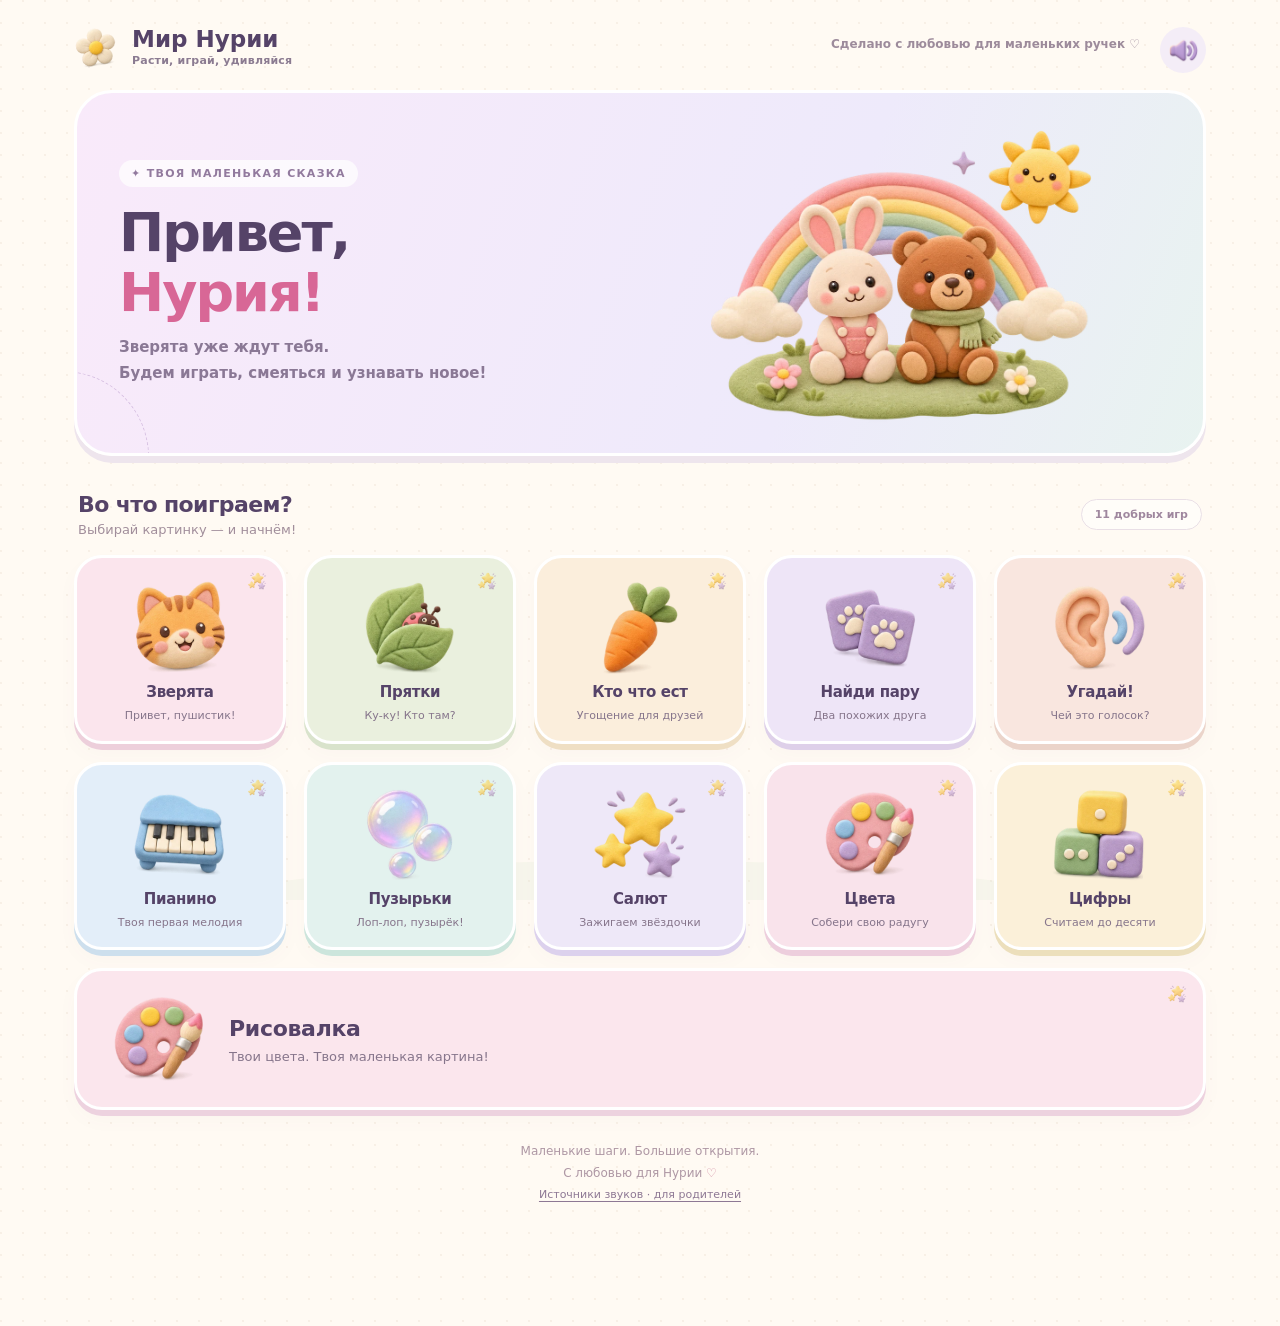
==== commit d742789b: "Add toddler drawing game with colors, brush sizes and local autosave" ====
--- a/index.html
+++ b/index.html
@@ -3,7 +3,7 @@
 <head>
 <meta charset="utf-8">
 <meta name="viewport" content="width=device-width, initial-scale=1, viewport-fit=cover">
-<meta name="description" content="Маленький мир Нурии: десять добрых игр со зверятами, цветами, музыкой и маленькими открытиями.">
+<meta name="description" content="Маленький мир Нурии: одиннадцать добрых игр со зверятами, рисованием, цветами, музыкой и маленькими открытиями.">
 <meta name="theme-color" content="#ffd9ec">
 <meta name="apple-mobile-web-app-capable" content="yes">
 <meta name="apple-mobile-web-app-status-bar-style" content="default">
@@ -683,6 +683,7 @@
   .bush .cover .art-img { width:110px; height:110px; }
   @media(max-width:600px) { .key .ke { width:58px; height:58px; } .bush .cover .art-img { width:85px; height:85px; } }
 </style>
+<link rel="stylesheet" href="assets/drawing.css">
 </head>
 <body>
 
@@ -706,7 +707,7 @@
       </div>
       <img class="welcome-art" src="assets/images/welcome.webp" width="1000" height="667" alt="Зайка и мишка под мягкой радугой" fetchpriority="high">
     </div>
-    <div class="play-heading"><div><h2>Во что поиграем?</h2><p>Выбирай картинку — и начнём!</p></div><span class="game-count">10 добрых игр</span></div>
+    <div class="play-heading"><div><h2>Во что поиграем?</h2><p>Выбирай картинку — и начнём!</p></div><span class="game-count">11 добрых игр</span></div>
     <div class="tiles" id="tiles"></div>
     <p class="home-footer">Маленькие шаги. Большие открытия.<br>С любовью для Нурии <span>♡</span><br><a href="credits.html">Источники звуков · для родителей</a></p>
   </section>
@@ -764,6 +765,33 @@
   <section class="screen" id="scr-numbers" aria-label="Цифры">
     <div class="num-grid" id="numGrid"></div>
   </section>
+  <section class="screen" id="scr-drawing" aria-label="Рисовалка">
+    <div class="drawing-room">
+      <div class="draw-tools">
+        <div class="draw-tool-heading"><span>Выбери цвет</span><span id="drawColorName">Розовый</span></div>
+        <div class="draw-palette" id="drawPalette" role="group" aria-label="Цвет кисточки"></div>
+        <div class="draw-brush-row">
+          <span>Кисточка</span>
+          <div class="draw-sizes" id="drawSizes" role="group" aria-label="Размер кисточки"></div>
+          <span class="draw-size-name" id="drawSizeName">Средняя</span>
+        </div>
+      </div>
+      <div class="draw-paper">
+        <canvas id="drawCanvas" width="1200" height="900" role="img" aria-label="Лист для рисования пальчиком или мышью">Для рисования нужен браузер с поддержкой Canvas.</canvas>
+        <div class="draw-hint" id="drawHint" aria-hidden="true"><img src="assets/images/games-colors.webp" alt="" width="70" height="70"><span>Здесь живёт твоя фантазия!</span><small>Проведи пальчиком по листу</small></div>
+      </div>
+      <div class="draw-actions">
+        <button type="button" id="drawUndo" disabled><span aria-hidden="true">↶</span> Назад на штрих</button>
+        <button type="button" id="drawClear" disabled>Чистый лист</button>
+      </div>
+      <p class="draw-note" id="drawNote" role="status">Рисунок остаётся здесь, пока ты играешь.</p>
+    </div>
+    <dialog class="draw-dialog" id="drawClearDialog" aria-labelledby="drawClearTitle" aria-describedby="drawClearDescription">
+      <h2 id="drawClearTitle">Начнём новый рисунок?</h2>
+      <p id="drawClearDescription">Этот лист станет чистым.</p>
+      <div><button type="button" id="drawKeep" autofocus>Оставить рисунок</button><button type="button" id="drawConfirm">Да, очистить</button></div>
+    </dialog>
+  </section>
 </main>
 
 <div class="bar">
@@ -777,6 +805,7 @@
 </div>
 
 <div class="sound-status" id="soundStatus" role="status" aria-live="polite"></div>
+<script src="assets/drawing.js"></script>
 <script>
 (function () {
   'use strict';
@@ -1181,7 +1210,8 @@
     { id:'bubbles',   em:'🫧', label:'Пузырьки',    tint:'#e9e2ff' },
     { id:'fireworks', em:'✨', label:'Салют',       tint:'#fff5d6' },
     { id:'colors',    em:'🎨', label:'Цвета',       tint:'#ffe9f2' },
-    { id:'numbers',   em:'🔢', label:'Цифры',       tint:'#e6f4ff' }
+    { id:'numbers',   em:'🔢', label:'Цифры',       tint:'#e6f4ff' },
+    { id:'drawing', icon:'colors', label:'Рисовалка', tint:'#fce9e9' }
   ];
 
   var META = {
@@ -1195,7 +1225,8 @@
     eat:       { title:'Кто что ест', sub:'Покорми зверюшку — выбери еду' },
     memory:    { title:'Найди пару',  sub:'Открой две карточки и найди одинаковых' },
     colors:    { title:'Цвета',       sub:'Нажми на кружок — услышишь цвет' },
-    numbers:   { title:'Цифры',       sub:'Нажми на цифру — услышишь число' }
+    numbers:   { title:'Цифры',       sub:'Нажми на цифру — услышишь число' },
+    drawing:   { title:'Рисовалка',   sub:'Выбери цвет и рисуй пальчиком!' }
   };
 
   /* ============================================================
@@ -1222,7 +1253,15 @@
     eat:       { enter: eatEnter,       leave: eatLeave },
     memory:    { enter: memEnter,       leave: memLeave },
     colors:    { build: buildColors },
-    numbers:   { build: buildNumbers }
+    numbers:   { build: buildNumbers },
+    drawing: {
+      build: function () {
+        if (window.NuriyaDrawing) window.NuriyaDrawing.build();
+        else soundNotice('Рисовалка пока не загрузилась. Обнови страницу');
+      },
+      enter: function () { if (window.NuriyaDrawing) window.NuriyaDrawing.enter(); },
+      leave: function () { if (window.NuriyaDrawing) window.NuriyaDrawing.leave(); }
+    }
   };
 
   function go(id) {
@@ -1287,7 +1326,8 @@
       bubbles: ['#e3f2ee','#cce5dc','Лоп-лоп, пузырёк!'],
       fireworks: ['#eee8f8','#dcd1ed','Зажигаем звёздочки'],
       colors: ['#f9e3eb','#edcedd','Собери свою радугу'],
-      numbers: ['#fbf0d9','#ecdfbc','Считаем до десяти']
+      numbers: ['#fbf0d9','#ecdfbc','Считаем до десяти'],
+      drawing: ['#fbe6ed','#edd2df','Твои цвета. Твоя маленькая картина!']
     };
     TILES.forEach(function (t) {
       var b = document.createElement('button');
@@ -1296,7 +1336,7 @@
       b.dataset.game = t.id;
       b.style.setProperty('--tint', tileLooks[t.id][0]);
       b.style.setProperty('--edge', tileLooks[t.id][1]);
-      b.innerHTML = '<span class="em" aria-hidden="true">' + art('games-' + t.id) + '</span>' +
+      b.innerHTML = '<span class="em" aria-hidden="true">' + art('games-' + (t.icon || t.id)) + '</span>' +
                     '<span class="lbl">' + t.label + '</span>' +
                     '<span class="tile-sub" aria-hidden="true">' + tileLooks[t.id][2] + '</span>';
       b.setAttribute('aria-label', t.label);
--- a/assets/drawing.css
+++ b/assets/drawing.css
@@ -0,0 +1,60 @@
+/* A quiet little art studio, sized for small hands. */
+.tile[data-game="drawing"] { grid-column:1/-1; display:grid; grid-template-columns:100px 1fr; grid-template-rows:auto auto; gap:0 20px; padding:18px 32px; min-height:126px; text-align:left; }
+.tile[data-game="drawing"] .em { grid-row:1/3; margin:0; }
+.tile[data-game="drawing"] .lbl { justify-self:start; align-self:end; font-size:22px; }
+.tile[data-game="drawing"] .tile-sub { justify-self:start; align-self:start; font-size:13px; margin-top:8px; }
+#scr-drawing { padding-top:8px; }
+.drawing-room { width:100%; max-width:880px; margin:0 auto; --brush-color:#e76b9b; }
+.draw-tools { background:#fffdfb; border:3px solid white; border-radius:28px; padding:18px 24px 16px; box-shadow:0 5px 0 #eee2ea; margin-bottom:22px; }
+.draw-tool-heading { display:flex; justify-content:space-between; gap:12px; color:#816c8d; font-size:13px; font-weight:750; margin-bottom:12px; }
+#drawColorName { color:#9a7c95; }
+.draw-palette { display:flex; flex-wrap:wrap; gap:12px; }
+.draw-swatch { position:relative; display:grid; place-items:center; width:48px; height:48px; padding:0; border:4px solid white; border-radius:50%; cursor:pointer; background:var(--swatch); box-shadow:0 3px 0 #68557525,inset 0 -3px 0 #0000000d; -webkit-appearance:none; }
+.draw-swatch[aria-pressed="true"] { outline:3px solid #80618f; outline-offset:2px; }
+.draw-swatch[aria-pressed="true"]::after { content:'✓'; font-size:22px; font-weight:900; color:var(--check,#fff); text-shadow:0 1px 2px #0003; }
+.draw-swatch:active { transform:scale(.92); }
+.draw-brush-row { display:flex; flex-wrap:wrap; align-items:center; gap:16px; margin-top:18px; color:#816c8d; font-size:13px; font-weight:700; }
+.draw-sizes { display:flex; align-items:center; gap:9px; }
+.draw-size { display:grid; place-items:center; min-width:52px; height:48px; padding:0; border:2px solid #eee4f0; border-radius:15px; background:#faf6fc; cursor:pointer; }
+.draw-size i { width:var(--size); height:var(--size); border-radius:50%; background:var(--brush-color); pointer-events:none; }
+.draw-size[aria-pressed="true"] { border-color:#a27cb5; background:#f2e8f8; box-shadow:0 2px 0 #d8c3e2; }
+.draw-size-name { font-size:12px; color:#9b839f; }
+.draw-paper { position:relative; border:8px solid white; background:white; border-radius:25px; overflow:hidden; box-shadow:0 6px 0 #eadfea,0 12px 28px #82638410; }
+#drawCanvas { width:100%; height:auto; aspect-ratio:4/3; display:block; background:#fff; touch-action:none; cursor:crosshair; -webkit-user-select:none; user-select:none; -webkit-touch-callout:none; }
+.draw-hint { position:absolute; inset:0; display:flex; align-items:center; justify-content:center; flex-direction:column; gap:10px; color:#c3b0c6; pointer-events:none; text-align:center; padding:15px; }
+.draw-hint img { opacity:.6; object-fit:contain; }
+.draw-hint span { font-size:18px; font-weight:750; }
+.draw-hint small { font-size:13px; }
+.draw-hint[hidden] { display:none; }
+.draw-actions { display:flex; flex-wrap:wrap; justify-content:space-between; gap:10px; margin-top:19px; }
+.draw-actions button,.draw-dialog button { font:inherit; font-weight:750; font-size:13px; min-height:48px; border:2px solid white; border-radius:16px; padding:10px 18px; background:#eee7f7; color:#806390; box-shadow:0 3px 0 #dfd2e9; cursor:pointer; }
+.draw-actions button span { margin-right:5px; font-size:22px; vertical-align:middle; }
+#drawClear { background:#f9e9e3; color:#aa7b76; box-shadow:0 3px 0 #ecd6d1; }
+.draw-actions button:disabled { opacity:.45; cursor:default; box-shadow:none; }
+.draw-note { color:#a38ea4; font-size:11px; text-align:center; margin:20px 0 0; }
+.draw-dialog { width:min(410px,calc(100% - 32px)); max-height:calc(100dvh - 40px); overflow:auto; padding:28px; border:4px solid white; border-radius:28px; color:#645071; background:#fffaf5; box-shadow:0 20px 70px #59406833; }
+.draw-dialog::backdrop { background:#54405f66; backdrop-filter:blur(3px); }
+.draw-dialog h2 { font-size:23px; line-height:1.25; margin:0 0 10px; }
+.draw-dialog p { color:#a18c9d; font-size:14px; margin:0 0 23px; }
+.draw-dialog div { display:flex; flex-wrap:wrap; gap:12px; }
+#drawConfirm { background:#f5e1e8; }
+@media(max-width:600px) {
+  #scr-drawing { padding-top:4px; }
+  .tile[data-game="drawing"] { grid-template-columns:82px 1fr; gap:0 10px; min-height:120px; padding:12px 18px; }
+  .tile[data-game="drawing"] .em { width:82px; height:82px; }
+  .tile[data-game="drawing"] .lbl { font-size:19px; }
+  .tile[data-game="drawing"] .tile-sub { font-size:11px; line-height:1.5; }
+  .draw-tools { padding:15px 13px; border-radius:23px; margin-bottom:18px; }
+  .draw-palette { display:grid; grid-template-columns:repeat(5,1fr); justify-items:center; gap:12px 5px; }
+  .draw-swatch { width:44px; height:44px; }
+  .draw-brush-row { gap:10px; margin-top:17px; }
+  .draw-size { min-width:44px; height:44px; border-radius:13px; }
+  .draw-sizes { gap:7px; }
+  .draw-size-name { font-size:10px; }
+  .draw-paper { border-width:6px; border-radius:20px; }
+  .draw-hint img { width:55px; height:55px; }
+  .draw-hint span { font-size:14px; }
+  .draw-hint small { font-size:11px; }
+  .draw-actions button { font-size:11px; padding:8px 12px; }
+  .draw-actions { margin-top:16px; }
+}
